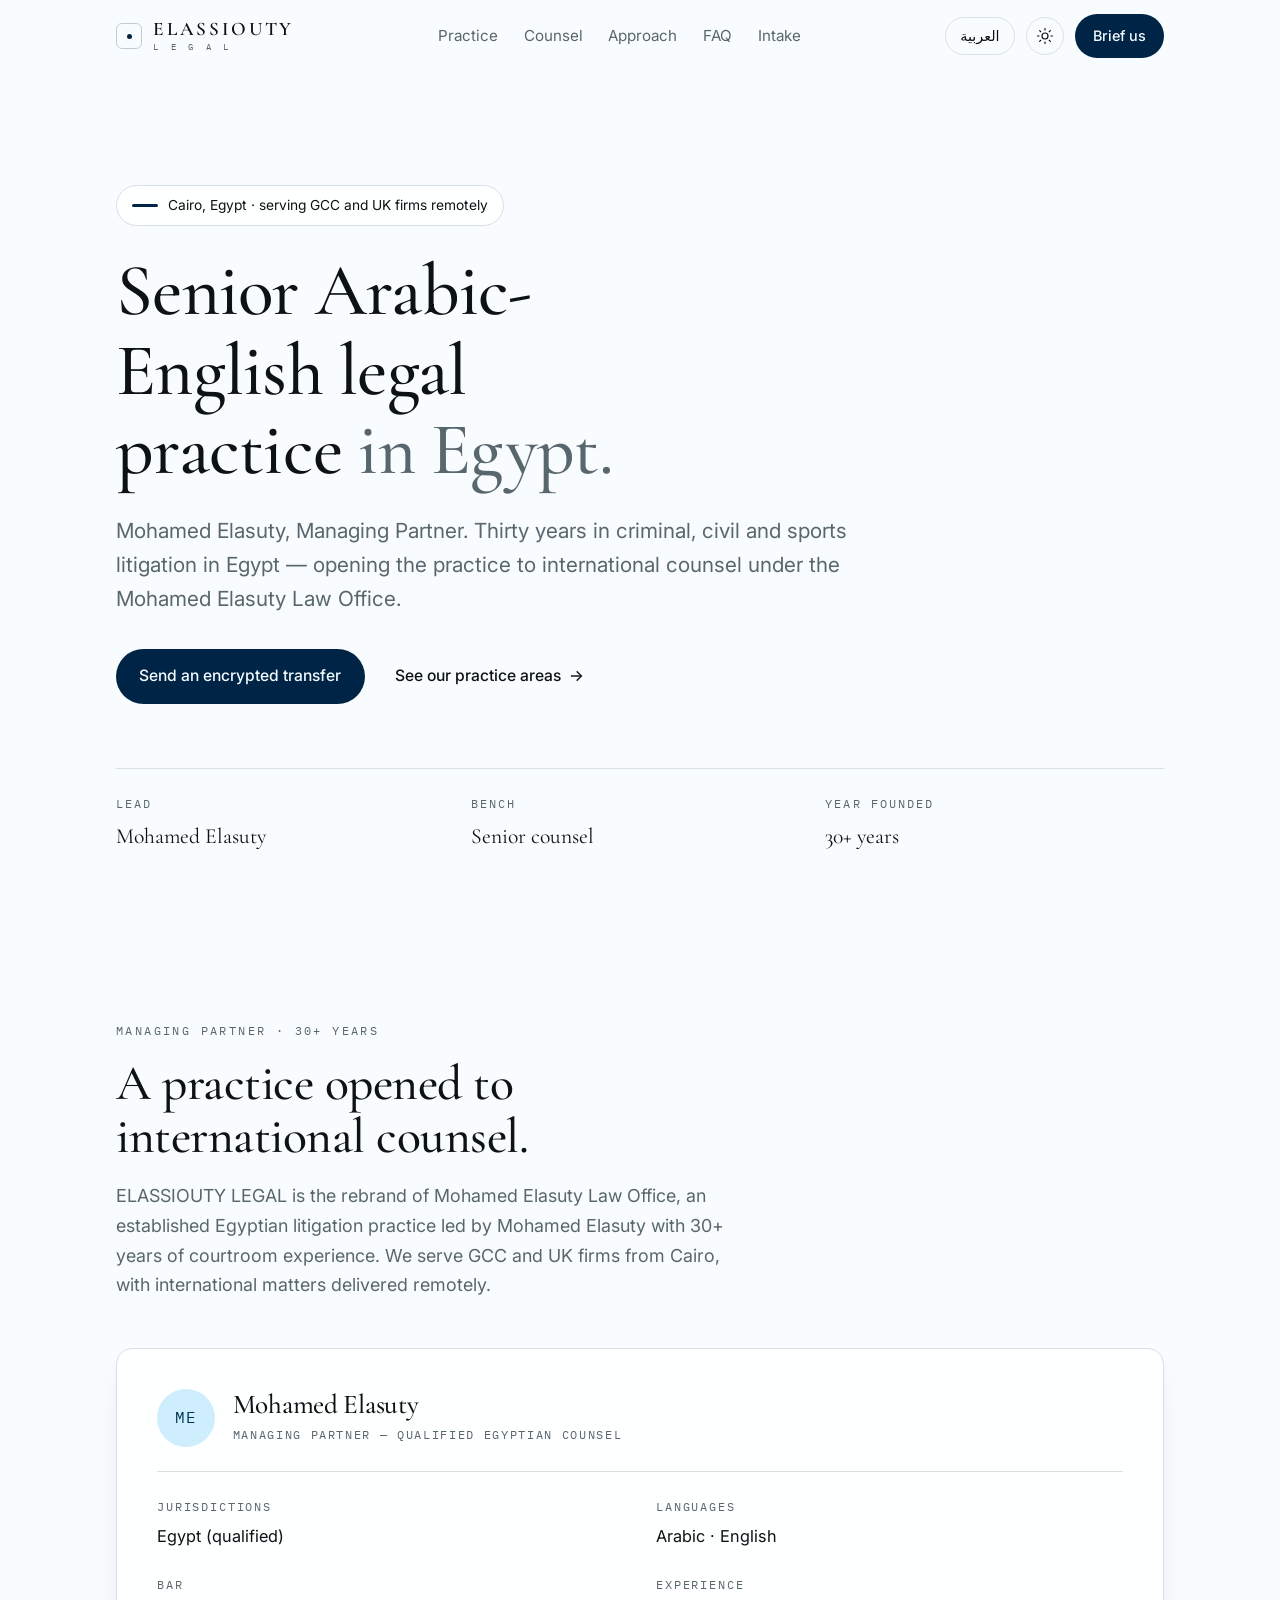
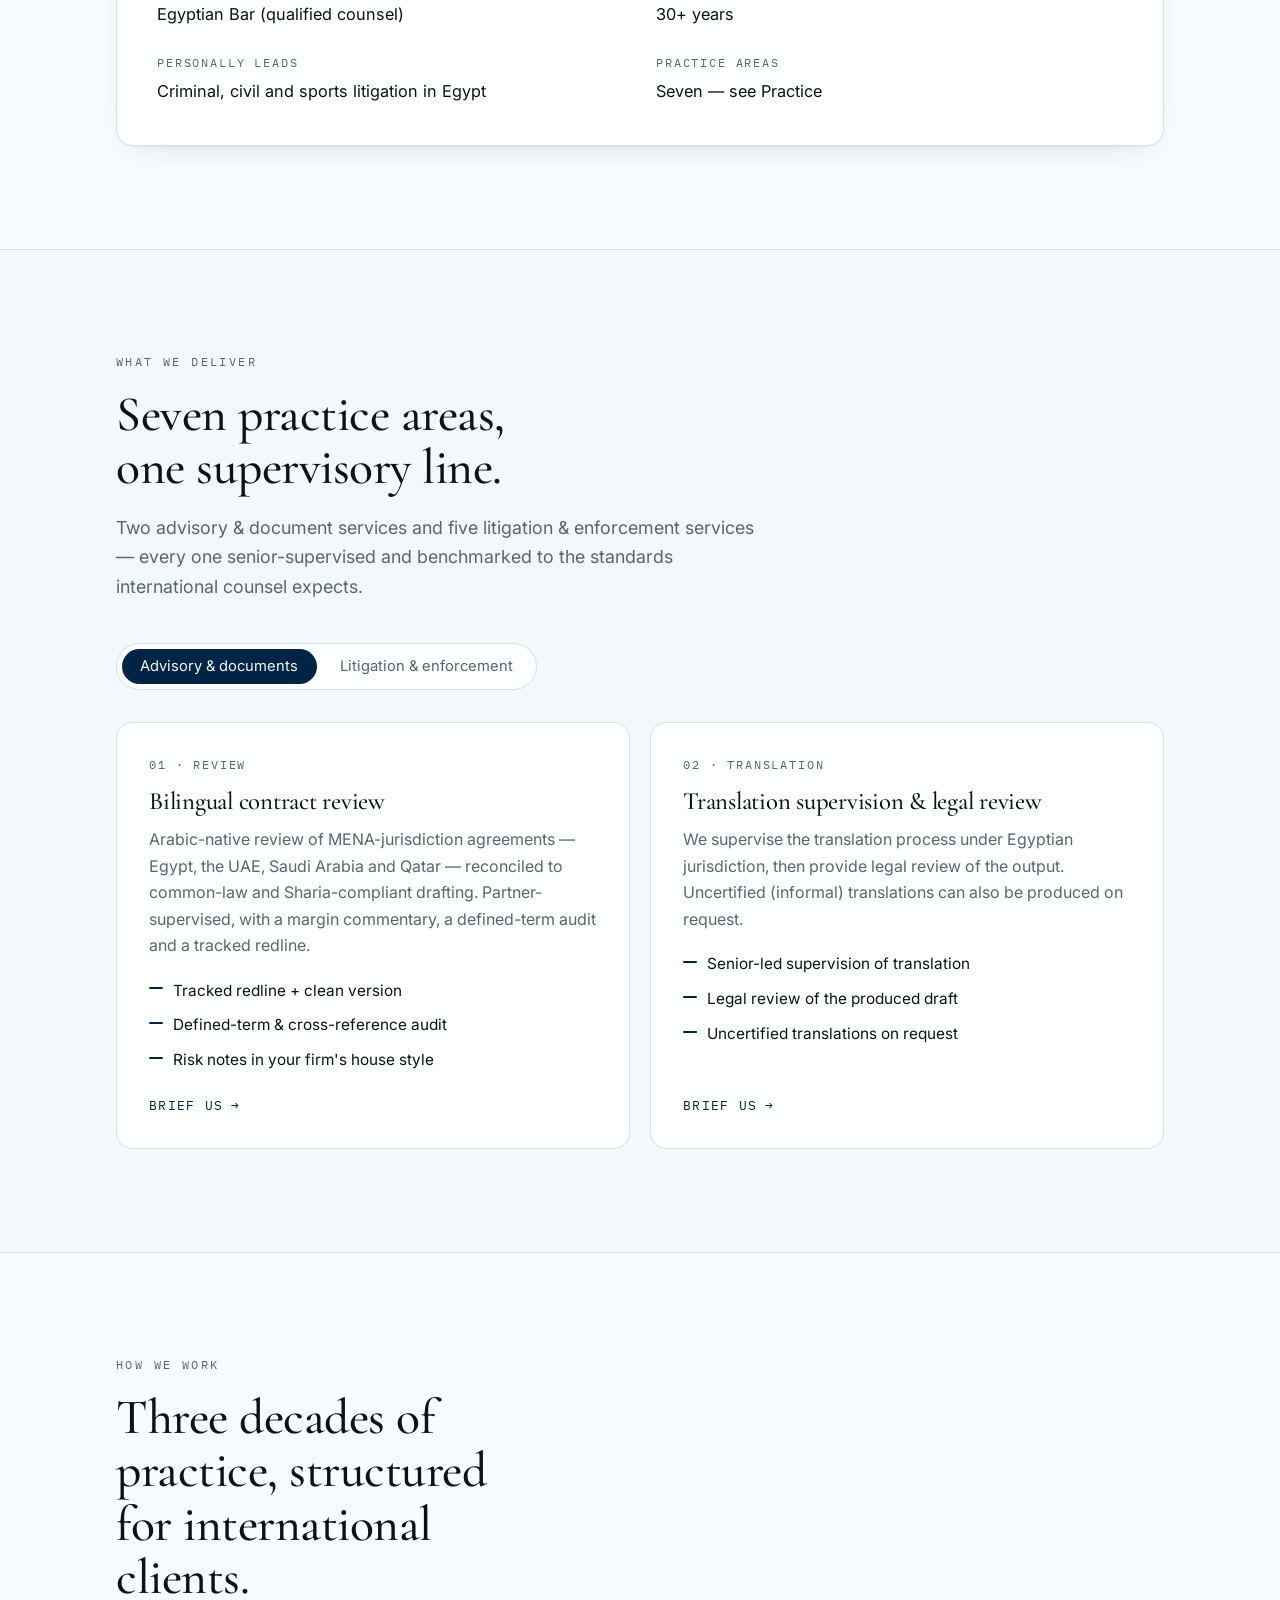
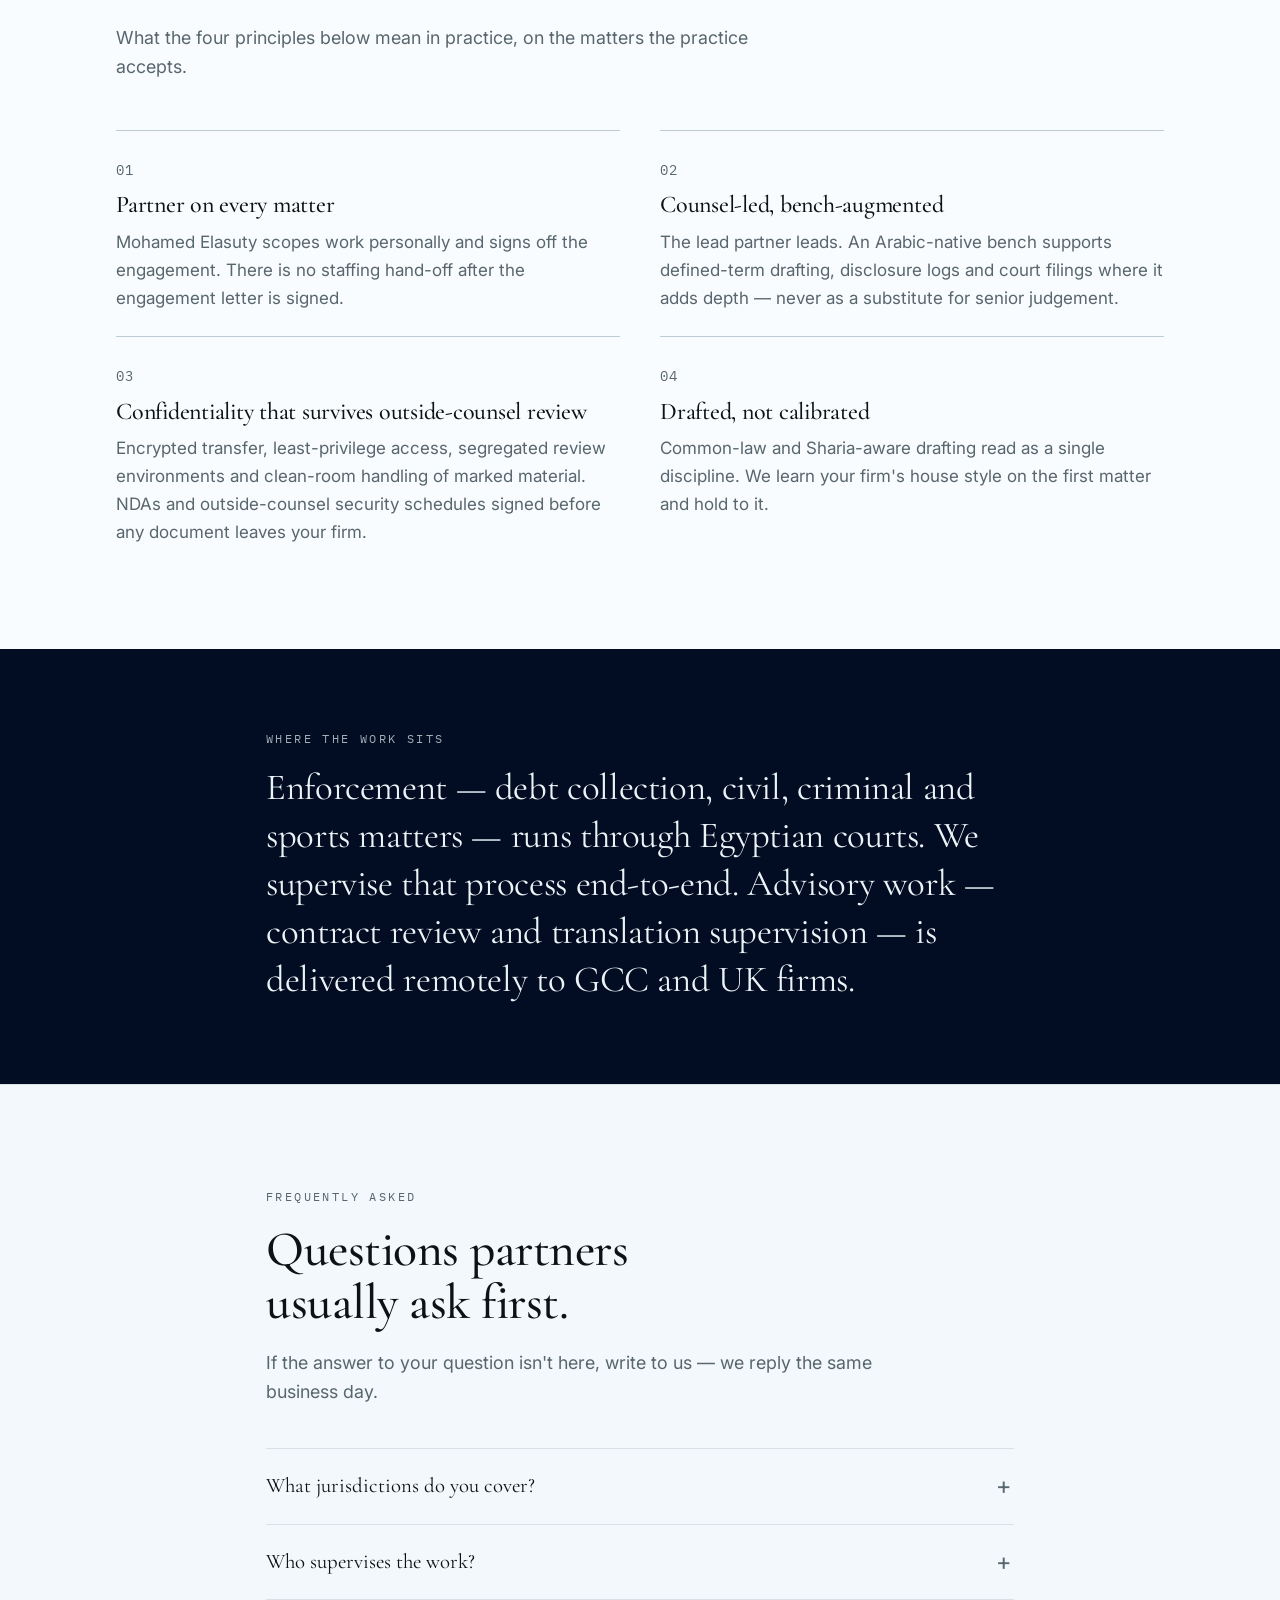
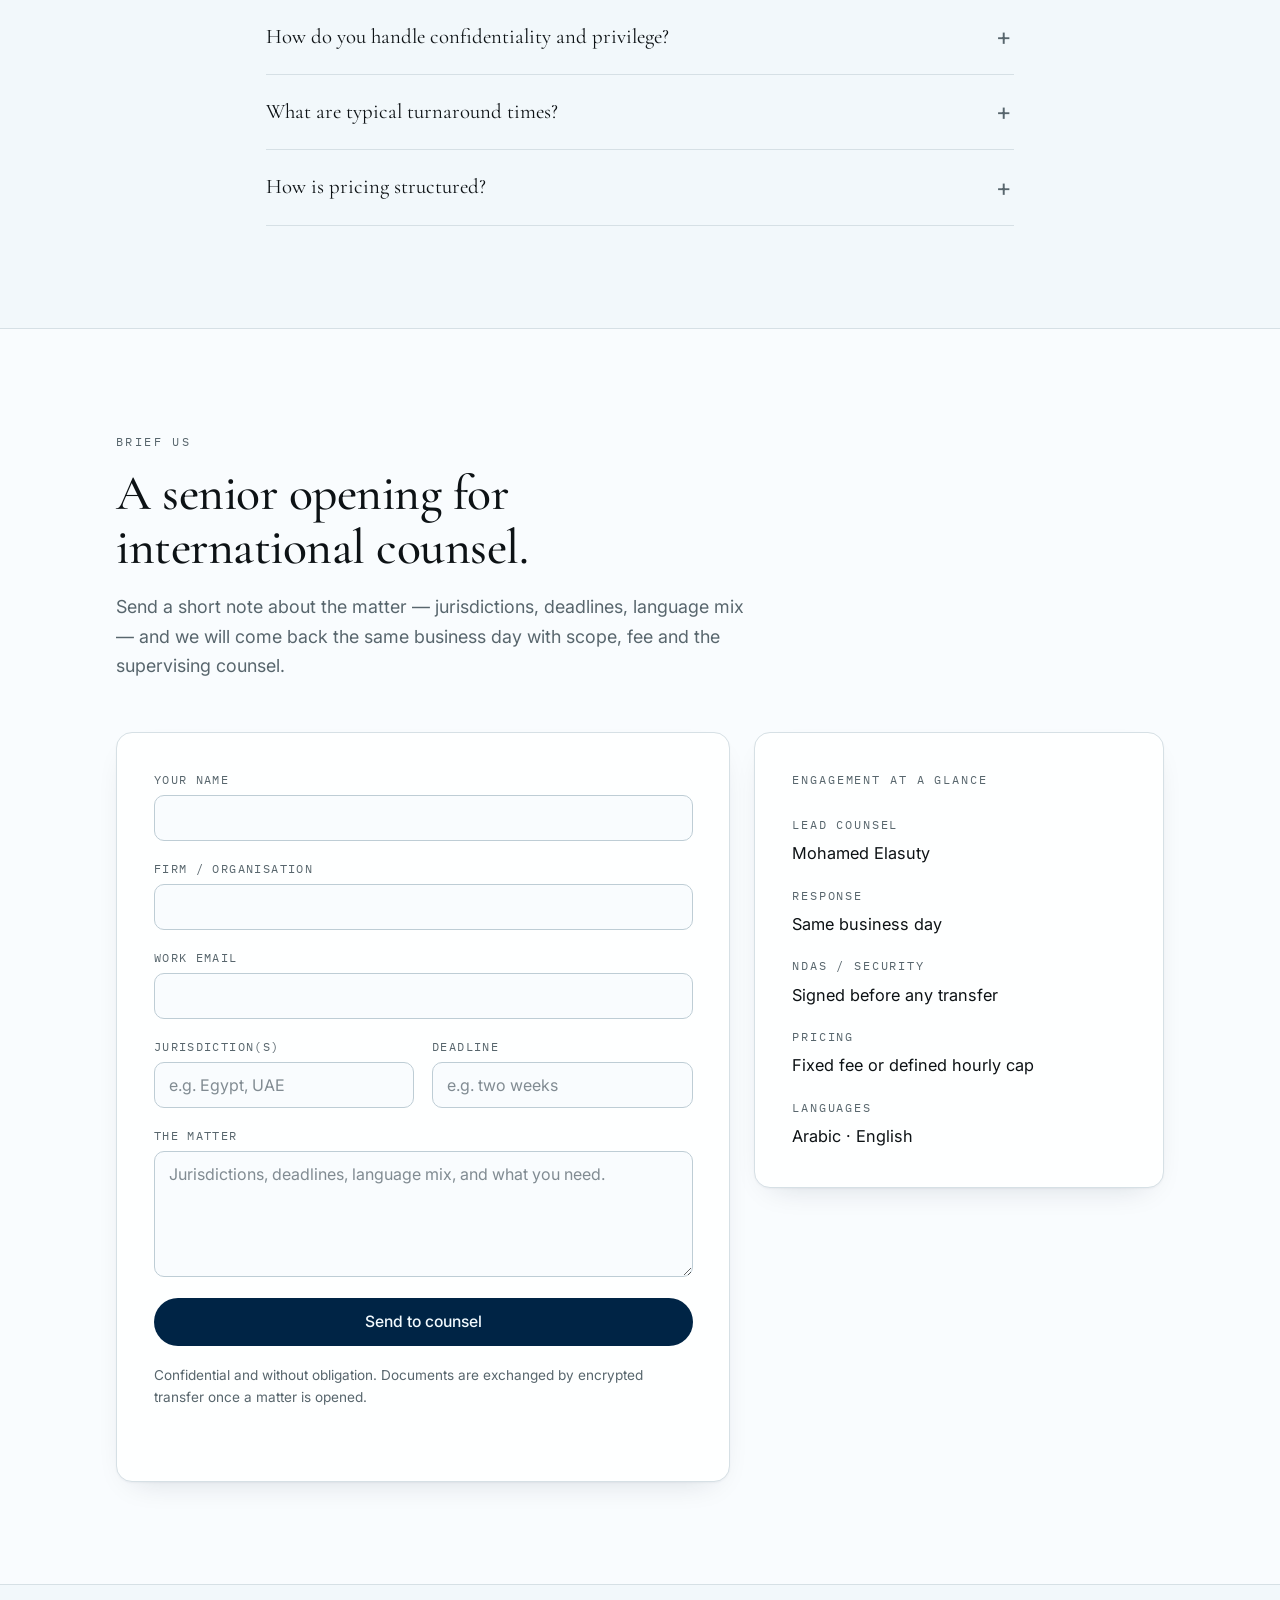
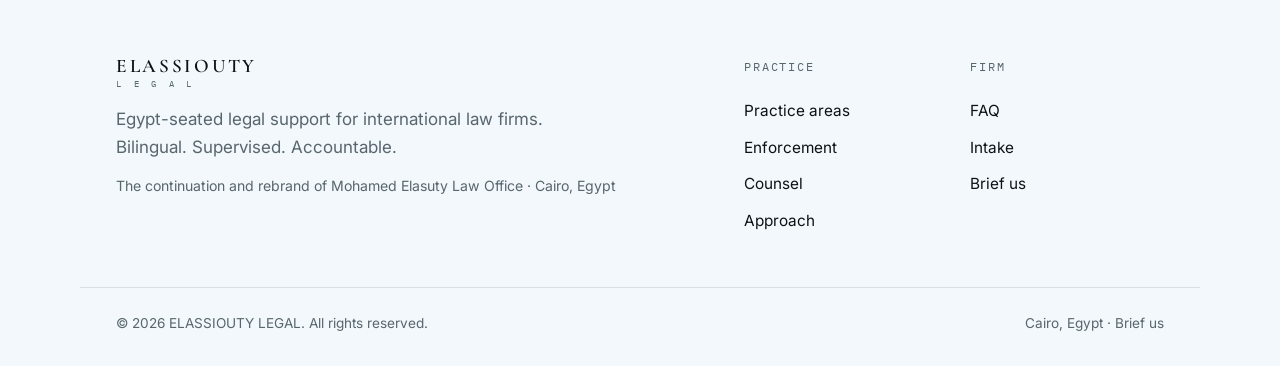
==== index.html @ b8cb4284 "Add files via upload" ====
<!DOCTYPE html>
<html lang="en">
<head>
  <meta charset="UTF-8" />
  <meta name="viewport" content="width=device-width, initial-scale=1.0" />
  <title>ELASSIOUTY LEGAL — Senior Arabic-English legal practice in Egypt</title>
  <meta name="description" content="ELASSIOUTY LEGAL is the Cairo-based, Egypt-seated practice of Mohamed Elasuty — 30+ years of Arabic-English litigation and advisory work for GCC and UK law firms. Bilingual, supervised, accountable." />
  <meta name="theme-color" content="#f9fbfc" />

  <!-- Open Graph -->
  <meta property="og:title" content="ELASSIOUTY LEGAL — Senior Arabic-English legal practice in Egypt" />
  <meta property="og:description" content="Egypt-seated legal support for international law firms. Bilingual. Supervised. Accountable." />
  <meta property="og:type" content="website" />

  <!-- Fonts -->
  <link rel="preconnect" href="https://fonts.googleapis.com" />
  <link rel="preconnect" href="https://fonts.gstatic.com" crossorigin />
  <link href="https://fonts.googleapis.com/css2?family=Cormorant+Garamond:ital,wght@0,400;0,500;0,600;1,400&family=Inter:wght@400;500;600&family=IBM+Plex+Mono:wght@400;500&display=swap" rel="stylesheet" />

  <link rel="icon" href="data:image/svg+xml,%3Csvg xmlns='http://www.w3.org/2000/svg' viewBox='0 0 32 32'%3E%3Crect width='32' height='32' rx='6' fill='%23122a4e'/%3E%3Ctext x='16' y='22' font-family='Georgia,serif' font-size='16' fill='%23eae4d3' text-anchor='middle'%3EE%3C/text%3E%3C/svg%3E" />
  <link rel="alternate" hreflang="ar" href="ar.html" />
  <link rel="alternate" hreflang="en" href="index.html" />
  <link rel="stylesheet" href="styles.css" />

  <!-- Set theme before paint to avoid flash -->
  <script>
    (function () {
      try {
        var t = localStorage.getItem('el-theme');
        var m = window.matchMedia && window.matchMedia('(prefers-color-scheme: dark)').matches;
        document.documentElement.setAttribute('data-theme', t || (m ? 'dark' : 'light'));
      } catch (e) {
        document.documentElement.setAttribute('data-theme', 'light');
      }
    })();
  </script>
</head>
<body>
  <a class="skip-link" href="#main">Skip to content</a>

  <header class="site-header" id="siteHeader">
    <div class="container header-inner">
      <a class="brand" href="#top" aria-label="ELASSIOUTY LEGAL home">
        <span class="brand-mark" aria-hidden="true">
          <span class="brand-dot"></span>
        </span>
        <span class="brand-word">
          <span class="brand-name">ELASSIOUTY</span>
          <span class="brand-sub">L E G A L</span>
        </span>
      </a>

      <nav class="site-nav" aria-label="Primary">
        <a href="#practice">Practice</a>
        <a href="#counsel">Counsel</a>
        <a href="#approach">Approach</a>
        <a href="#faq">FAQ</a>
        <a href="#intake">Intake</a>
      </nav>

      <div class="header-actions">
        <a class="lang-switch" href="ar.html" hreflang="ar" lang="ar" aria-label="اقرأ بالعربية — Read this page in Arabic">العربية</a>
        <button class="theme-toggle" id="themeToggle" type="button" aria-label="Toggle light and dark theme">
          <svg class="icon-sun" width="18" height="18" viewBox="0 0 24 24" fill="none" stroke="currentColor" stroke-width="1.6" stroke-linecap="round"><circle cx="12" cy="12" r="4"/><path d="M12 2v2M12 20v2M4.9 4.9l1.4 1.4M17.7 17.7l1.4 1.4M2 12h2M20 12h2M4.9 19.1l1.4-1.4M17.7 6.3l1.4-1.4"/></svg>
          <svg class="icon-moon" width="18" height="18" viewBox="0 0 24 24" fill="none" stroke="currentColor" stroke-width="1.6" stroke-linecap="round" stroke-linejoin="round"><path d="M21 12.8A9 9 0 1 1 11.2 3a7 7 0 0 0 9.8 9.8z"/></svg>
        </button>
        <a class="btn btn-primary btn-sm header-cta" href="#intake">Brief us</a>
        <button class="menu-toggle" id="menuToggle" type="button" aria-label="Open menu" aria-expanded="false" aria-controls="mobileNav">
          <span></span><span></span><span></span>
        </button>
      </div>
    </div>

    <nav class="mobile-nav" id="mobileNav" aria-label="Mobile">
      <a href="#practice">Practice</a>
      <a href="#counsel">Counsel</a>
      <a href="#approach">Approach</a>
      <a href="#enforcement">Enforcement</a>
      <a href="#faq">FAQ</a>
      <a href="#intake">Intake</a>
      <a class="btn btn-primary" href="#intake">Brief us</a>
    </nav>
  </header>

  <main id="main">
    <span id="top"></span>

    <!-- HERO -->
    <section class="hero">
      <div class="container">
        <p class="badge"><span class="badge-rule" aria-hidden="true"></span>Cairo, Egypt · serving GCC and UK firms remotely</p>
        <h1 class="hero-title">Senior Arabic-English legal practice <span class="muted">in Egypt.</span></h1>
        <p class="hero-lead">Mohamed Elasuty, Managing Partner. Thirty years in criminal, civil and sports litigation in Egypt — opening the practice to international counsel under the Mohamed Elasuty Law Office.</p>
        <div class="hero-actions">
          <a class="btn btn-primary" href="#intake">Send an encrypted transfer</a>
          <a class="btn btn-ghost" href="#practice">See our practice areas <span aria-hidden="true">→</span></a>
        </div>

        <dl class="stat-row">
          <div class="stat">
            <dt>Lead</dt>
            <dd>Mohamed Elasuty</dd>
          </div>
          <div class="stat">
            <dt>Bench</dt>
            <dd>Senior counsel</dd>
          </div>
          <div class="stat">
            <dt>Year founded</dt>
            <dd>30+ years</dd>
          </div>
        </dl>
      </div>
    </section>

    <!-- COUNSEL -->
    <section class="section" id="counsel">
      <div class="container">
        <p class="eyebrow">Managing Partner · 30+ years</p>
        <h2 class="section-title">A practice opened to international counsel.</h2>
        <p class="section-lead">ELASSIOUTY LEGAL is the rebrand of Mohamed Elasuty Law Office, an established Egyptian litigation practice led by Mohamed Elasuty with 30+ years of courtroom experience. We serve GCC and UK firms from Cairo, with international matters delivered remotely.</p>

        <div class="counsel-card">
          <div class="counsel-head">
            <span class="avatar" aria-hidden="true">ME</span>
            <div>
              <h3 class="counsel-name">Mohamed Elasuty</h3>
              <p class="counsel-role">Managing Partner — Qualified Egyptian Counsel</p>
            </div>
          </div>
          <dl class="fact-grid">
            <div><dt>Jurisdictions</dt><dd>Egypt (qualified)</dd></div>
            <div><dt>Languages</dt><dd>Arabic · English</dd></div>
            <div><dt>Bar</dt><dd>Egyptian Bar (qualified counsel)</dd></div>
            <div><dt>Experience</dt><dd>30+ years</dd></div>
            <div><dt>Personally leads</dt><dd>Criminal, civil and sports litigation in Egypt</dd></div>
            <div><dt>Practice areas</dt><dd>Seven — see Practice</dd></div>
          </dl>
        </div>
      </div>
    </section>

    <!-- PRACTICE -->
    <section class="section section-alt" id="practice">
      <div class="container">
        <p class="eyebrow">What we deliver</p>
        <h2 class="section-title">Seven practice areas, one supervisory line.</h2>
        <p class="section-lead">Two advisory &amp; document services and five litigation &amp; enforcement services — every one senior-supervised and benchmarked to the standards international counsel expects.</p>

        <div class="tabs" role="tablist" aria-label="Practice groups">
          <button class="tab is-active" role="tab" aria-selected="true" data-group="advisory">Advisory &amp; documents</button>
          <button class="tab" role="tab" aria-selected="false" data-group="litigation">Litigation &amp; enforcement</button>
        </div>

        <div class="cards">
          <!-- Advisory -->
          <article class="card" data-group="advisory">
            <p class="card-index">01 · Review</p>
            <h3 class="card-title">Bilingual contract review</h3>
            <p class="card-body">Arabic-native review of MENA-jurisdiction agreements — Egypt, the UAE, Saudi Arabia and Qatar — reconciled to common-law and Sharia-compliant drafting. Partner-supervised, with a margin commentary, a defined-term audit and a tracked redline.</p>
            <ul class="card-list">
              <li>Tracked redline + clean version</li>
              <li>Defined-term &amp; cross-reference audit</li>
              <li>Risk notes in your firm's house style</li>
            </ul>
            <a class="card-cta" href="#intake">Brief us <span aria-hidden="true">→</span></a>
          </article>

          <article class="card" data-group="advisory">
            <p class="card-index">02 · Translation</p>
            <h3 class="card-title">Translation supervision &amp; legal review</h3>
            <p class="card-body">We supervise the translation process under Egyptian jurisdiction, then provide legal review of the output. Uncertified (informal) translations can also be produced on request.</p>
            <ul class="card-list">
              <li>Senior-led supervision of translation</li>
              <li>Legal review of the produced draft</li>
              <li>Uncertified translations on request</li>
            </ul>
            <a class="card-cta" href="#intake">Brief us <span aria-hidden="true">→</span></a>
          </article>

          <!-- Litigation -->
          <article class="card" data-group="litigation" hidden>
            <p class="card-index">03 · Enforcement</p>
            <h3 class="card-title">Arbitration enforcement</h3>
            <p class="card-body">Recognition and enforcement of foreign and domestic arbitral awards through the Egyptian courts — under the New York Convention and the Egyptian Arbitration Law. From the exequatur application to execution, and defence where an award is challenged.</p>
            <ul class="card-list">
              <li>Exequatur &amp; enforcement of foreign awards (New York Convention)</li>
              <li>Annulment / set-aside proceedings</li>
              <li>Execution against Egypt-seated assets</li>
            </ul>
            <a class="card-cta" href="#intake">Brief us <span aria-hidden="true">→</span></a>
          </article>

          <article class="card" data-group="litigation" hidden>
            <p class="card-index">04 · Enforcement</p>
            <h3 class="card-title">Debt collection</h3>
            <p class="card-body">Enforcement through Egyptian courts for local and foreign creditors — money judgments, contract debts and negotiable instruments. Senior-led from filing through execution.</p>
            <ul class="card-list">
              <li>Filing through to final execution</li>
              <li>Coordination with foreign instructing counsel</li>
              <li>Status updates on a counsel-defined cadence</li>
            </ul>
            <a class="card-cta" href="#intake">Brief us <span aria-hidden="true">→</span></a>
          </article>

          <article class="card" data-group="litigation" hidden>
            <p class="card-index">05 · Litigation</p>
            <h3 class="card-title">Criminal litigation</h3>
            <p class="card-body">Defence, prosecution support and appeals across Egyptian criminal courts. Bribery, financial crime, white-collar defence and regulatory investigation.</p>
            <ul class="card-list">
              <li>Pre-charge strategic advice</li>
              <li>Court-room representation</li>
              <li>Appeals and post-judgement remedies</li>
            </ul>
            <a class="card-cta" href="#intake">Brief us <span aria-hidden="true">→</span></a>
          </article>

          <article class="card" data-group="litigation" hidden>
            <p class="card-index">06 · Litigation</p>
            <h3 class="card-title">Civil litigation</h3>
            <p class="card-body">Commercial and contractual disputes before Egyptian civil and economic courts. Injunctions, expert proceedings and enforcement of foreign judgments where applicable.</p>
            <ul class="card-list">
              <li>Pleadings and motion practice</li>
              <li>Injunctive relief where available</li>
              <li>Recognition &amp; enforcement of foreign judgments and arbitration awards (New York Convention)</li>
            </ul>
            <a class="card-cta" href="#intake">Brief us <span aria-hidden="true">→</span></a>
          </article>

          <article class="card" data-group="litigation" hidden>
            <p class="card-index">07 · Litigation</p>
            <h3 class="card-title">Sports litigation</h3>
            <p class="card-body">Football, athletic-club and federation disputes — contracts, transfers, disciplinary proceedings and CAS arbitration from the Egypt seat.</p>
            <ul class="card-list">
              <li>Player &amp; club contract disputes</li>
              <li>Federation disciplinary proceedings</li>
              <li>CAS arbitration from the Egypt seat</li>
            </ul>
            <a class="card-cta" href="#intake">Brief us <span aria-hidden="true">→</span></a>
          </article>
        </div>
      </div>
    </section>

    <!-- APPROACH -->
    <section class="section" id="approach">
      <div class="container">
        <p class="eyebrow">How we work</p>
        <h2 class="section-title">Three decades of practice, structured for international clients.</h2>
        <p class="section-lead">What the four principles below mean in practice, on the matters the practice accepts.</p>

        <div class="principles">
          <div class="principle">
            <span class="principle-num">01</span>
            <h3>Partner on every matter</h3>
            <p>Mohamed Elasuty scopes work personally and signs off the engagement. There is no staffing hand-off after the engagement letter is signed.</p>
          </div>
          <div class="principle">
            <span class="principle-num">02</span>
            <h3>Counsel-led, bench-augmented</h3>
            <p>The lead partner leads. An Arabic-native bench supports defined-term drafting, disclosure logs and court filings where it adds depth — never as a substitute for senior judgement.</p>
          </div>
          <div class="principle">
            <span class="principle-num">03</span>
            <h3>Confidentiality that survives outside-counsel review</h3>
            <p>Encrypted transfer, least-privilege access, segregated review environments and clean-room handling of marked material. NDAs and outside-counsel security schedules signed before any document leaves your firm.</p>
          </div>
          <div class="principle">
            <span class="principle-num">04</span>
            <h3>Drafted, not calibrated</h3>
            <p>Common-law and Sharia-aware drafting read as a single discipline. We learn your firm's house style on the first matter and hold to it.</p>
          </div>
        </div>
      </div>
    </section>

    <!-- ENFORCEMENT NOTE -->
    <section class="section section-dark" id="enforcement">
      <div class="container narrow">
        <p class="eyebrow eyebrow-light">Where the work sits</p>
        <p class="enforcement-note">Enforcement — debt collection, civil, criminal and sports matters — runs through Egyptian courts. We supervise that process end-to-end. Advisory work — contract review and translation supervision — is delivered remotely to GCC and UK firms.</p>
      </div>
    </section>

    <!-- FAQ -->
    <section class="section section-alt" id="faq">
      <div class="container narrow">
        <p class="eyebrow">Frequently asked</p>
        <h2 class="section-title">Questions partners usually ask first.</h2>
        <p class="section-lead">If the answer to your question isn't here, write to us — we reply the same business day.</p>

        <div class="faq">
          <details class="faq-item">
            <summary>What jurisdictions do you cover?</summary>
            <div class="faq-answer"><p>We are qualified in Egypt and act only under Egyptian law. Court-based work — debt collection, civil, criminal and sports matters — is conducted before the Egyptian courts. Advisory work is delivered remotely to instructing firms in the GCC and the United Kingdom. We act as your Cairo correspondent; we are not qualified in, and do not advise on, English or GCC law.</p></div>
          </details>
          <details class="faq-item">
            <summary>Who supervises the work?</summary>
            <div class="faq-answer"><p>Mohamed Elasuty, Managing Partner, scopes and signs off every matter personally. An Arabic-native bench supports drafting, disclosure logs and filings, but senior counsel leads throughout — there is no hand-off to junior staff on substantive work.</p></div>
          </details>
          <details class="faq-item">
            <summary>How do you handle confidentiality and privilege?</summary>
            <div class="faq-answer"><p>Documents move by encrypted transfer into a segregated, least-privilege review environment. NDAs and outside-counsel security schedules are signed before any material leaves your firm, and marked material is handled clean-room. We work to the confidentiality standards your own clients expect.</p></div>
          </details>
          <details class="faq-item">
            <summary>What are typical turnaround times?</summary>
            <div class="faq-answer"><p>We acknowledge every new matter the same business day with scope, fee and the supervising counsel. Substantive turnaround depends on the matter — a contract review runs to a different clock than contested litigation — and we commit to a defined timeline in the engagement letter.</p></div>
          </details>
          <details class="faq-item">
            <summary>How is pricing structured?</summary>
            <div class="faq-answer"><p>Either a fixed fee for defined-scope work or a defined hourly cap, agreed before we begin. You will not receive an open-ended bill; the fee basis is set in writing at the outset.</p></div>
          </details>
        </div>
      </div>
    </section>

    <!-- INTAKE -->
    <section class="section" id="intake">
      <div class="container">
        <p class="eyebrow">Brief us</p>
        <h2 class="section-title">A senior opening for international counsel.</h2>
        <p class="section-lead">Send a short note about the matter — jurisdictions, deadlines, language mix — and we will come back the same business day with scope, fee and the supervising counsel.</p>
        <div class="intake-grid">
          <form class="intake-form" id="intakeForm" novalidate>
            <div class="field">
              <label for="f-name">Your name</label>
              <input id="f-name" name="name" type="text" autocomplete="name" required />
            </div>
            <div class="field">
              <label for="f-firm">Firm / organisation</label>
              <input id="f-firm" name="firm" type="text" autocomplete="organization" />
            </div>
            <div class="field">
              <label for="f-email">Work email</label>
              <input id="f-email" name="email" type="email" autocomplete="email" required />
            </div>
            <div class="field-row">
              <div class="field">
                <label for="f-juris">Jurisdiction(s)</label>
                <input id="f-juris" name="jurisdictions" type="text" placeholder="e.g. Egypt, UAE" />
              </div>
              <div class="field">
                <label for="f-deadline">Deadline</label>
                <input id="f-deadline" name="deadline" type="text" placeholder="e.g. two weeks" />
              </div>
            </div>
            <div class="field">
              <label for="f-message">The matter</label>
              <textarea id="f-message" name="message" rows="5" required placeholder="Jurisdictions, deadlines, language mix, and what you need."></textarea>
            </div>
            <input type="text" name="_honey" class="honey" tabindex="-1" autocomplete="off" aria-hidden="true" />
            <button class="btn btn-primary" type="submit" id="intakeSubmit">Send to counsel</button>
            <p class="form-note">Confidential and without obligation. Documents are exchanged by encrypted transfer once a matter is opened.</p>
            <p class="form-status" id="formStatus" role="status" aria-live="polite"></p>
          </form>

          <aside class="engagement">
            <p class="engagement-title">Engagement at a glance</p>
            <dl class="fact-grid fact-grid-stack">
              <div><dt>Lead counsel</dt><dd>Mohamed Elasuty</dd></div>
              <div><dt>Response</dt><dd>Same business day</dd></div>
              <div><dt>NDAs / security</dt><dd>Signed before any transfer</dd></div>
              <div><dt>Pricing</dt><dd>Fixed fee or defined hourly cap</dd></div>
              <div><dt>Languages</dt><dd>Arabic · English</dd></div>
            </dl>
          </aside>
        </div>
      </div>
    </section>
  </main>

  <footer class="site-footer">
    <div class="container footer-inner">
      <div class="footer-brand">
        <span class="brand-word">
          <span class="brand-name">ELASSIOUTY</span>
          <span class="brand-sub">L E G A L</span>
        </span>
        <p class="footer-tag">Egypt-seated legal support for international law firms. Bilingual. Supervised. Accountable.</p>
        <p class="footer-meta">The continuation and rebrand of Mohamed Elasuty Law Office · Cairo, Egypt</p>
      </div>
      <nav class="footer-nav" aria-label="Footer">
        <div>
          <p class="footer-head">Practice</p>
          <a href="#practice">Practice areas</a>
          <a href="#enforcement">Enforcement</a>
          <a href="#counsel">Counsel</a>
          <a href="#approach">Approach</a>
        </div>
        <div>
          <p class="footer-head">Firm</p>
          <a href="#faq">FAQ</a>
          <a href="#intake">Intake</a>
          <a href="#intake">Brief us</a>
        </div>
      </nav>
    </div>
    <div class="container footer-bottom">
      <p>© <span id="year">2026</span> ELASSIOUTY LEGAL. All rights reserved.</p>
      <p>Cairo, Egypt · <a href="#intake">Brief us</a></p>
    </div>
  </footer>

  <script src="script.js"></script>
</body>
</html>
---- styles.css ----
/* ============================================================
   ELASSIOUTY LEGAL — stylesheet
   Palette built on OKLCH, hue 230 (cool navy). Light + dark.
   Fonts: Cormorant Garamond (display), Inter (body), IBM Plex Mono (labels)
   ============================================================ */

:root {
  --font-serif: "Cormorant Garamond", Georgia, "Times New Roman", serif;
  --font-sans: "Inter", ui-sans-serif, system-ui, sans-serif;
  --font-mono: "IBM Plex Mono", ui-monospace, "SFMono-Regular", monospace;

  --maxw: 1120px;
  --radius: 16px;
  --radius-sm: 10px;
  --pad: clamp(1.25rem, 4vw, 2.25rem);
  --shadow: 0 1px 2px rgba(12, 26, 51, 0.04), 0 12px 32px -18px rgba(12, 26, 51, 0.20);
  --ease: cubic-bezier(0.22, 1, 0.36, 1);
}

/* ---- Light theme (default) ---- */
:root, [data-theme="light"] {
  --bg: oklch(0.99 0.004 230);
  --surface: oklch(1 0.002 230);
  --surface-2: oklch(0.975 0.008 230);
  --text: oklch(0.18 0.01 230);
  --muted: oklch(0.5 0.02 230);
  --primary: oklch(0.24 0.1 230);
  --primary-strong: oklch(0.16 0.09 230);
  --on-primary: oklch(0.98 0.01 230);
  --accent-soft: oklch(0.93 0.04 230);
  --accent-ink: oklch(0.30 0.09 230);
  --border: oklch(0.90 0.012 230);
  --border-strong: oklch(0.84 0.02 230);
  --dark-bg: oklch(0.16 0.05 260);
  --dark-text: oklch(0.96 0.01 230);
}

/* ---- Dark theme ---- */
[data-theme="dark"] {
  --bg: oklch(0.17 0.03 258);
  --surface: oklch(0.21 0.035 258);
  --surface-2: oklch(0.19 0.03 258);
  --text: oklch(0.95 0.012 230);
  --muted: oklch(0.72 0.03 230);
  --primary: oklch(0.62 0.12 250);
  --primary-strong: oklch(0.70 0.12 250);
  --on-primary: oklch(0.15 0.03 258);
  --accent-soft: oklch(0.32 0.06 250);
  --accent-ink: oklch(0.90 0.04 230);
  --border: oklch(0.30 0.025 258);
  --border-strong: oklch(0.40 0.03 258);
  --dark-bg: oklch(0.13 0.03 260);
  --dark-text: oklch(0.96 0.01 230);
  --shadow: 0 1px 2px rgba(0,0,0,0.3), 0 16px 40px -20px rgba(0,0,0,0.6);
}

/* ---- Reset / base ---- */
* { box-sizing: border-box; }
html { scroll-behavior: smooth; scroll-padding-top: 84px; -webkit-text-size-adjust: 100%; }
body {
  margin: 0;
  background: var(--bg);
  color: var(--text);
  font-family: var(--font-sans);
  font-size: 17px;
  line-height: 1.65;
  -webkit-font-smoothing: antialiased;
  text-rendering: optimizeLegibility;
  transition: background 0.4s var(--ease), color 0.4s var(--ease);
}
h1, h2, h3 { font-family: var(--font-serif); font-weight: 500; line-height: 1.08; letter-spacing: -0.01em; margin: 0; }
p { margin: 0; }
a { color: inherit; text-decoration: none; }
img { max-width: 100%; display: block; }
::selection { background: var(--accent-soft); color: var(--accent-ink); }

.container { width: 100%; max-width: var(--maxw); margin-inline: auto; padding-inline: var(--pad); }
.container.narrow { max-width: 820px; }

.skip-link {
  position: absolute; left: 0; top: -60px; z-index: 200;
  background: var(--primary); color: var(--on-primary); padding: 0.6rem 1rem; border-radius: 0 0 8px 0;
  transition: top 0.2s var(--ease);
}
.skip-link:focus { top: 0; }

:focus-visible { outline: 2px solid var(--primary); outline-offset: 3px; border-radius: 4px; }

/* ---- Buttons ---- */
.btn {
  display: inline-flex; align-items: center; gap: 0.5rem;
  font-family: var(--font-sans); font-size: 0.98rem; font-weight: 500;
  padding: 0.85rem 1.4rem; border-radius: 999px; border: 1px solid transparent;
  cursor: pointer; transition: transform 0.2s var(--ease), background 0.2s var(--ease), border-color 0.2s var(--ease), color 0.2s var(--ease);
  white-space: nowrap;
}
.btn-sm { padding: 0.55rem 1.05rem; font-size: 0.9rem; }
.btn-primary { background: var(--primary); color: var(--on-primary); }
.btn-primary:hover { background: var(--primary-strong); transform: translateY(-1px); }
.btn-ghost { color: var(--text); border-color: transparent; padding-inline: 0.4rem; }
.btn-ghost:hover { color: var(--primary); }

/* ---- Header ---- */
.site-header {
  position: sticky; top: 0; z-index: 100;
  backdrop-filter: saturate(1.4) blur(12px);
  background: color-mix(in oklab, var(--bg) 82%, transparent);
  border-bottom: 1px solid transparent;
  transition: border-color 0.3s var(--ease), background 0.3s var(--ease);
}
.site-header.is-scrolled { border-bottom-color: var(--border); }
.header-inner { display: flex; align-items: center; justify-content: space-between; height: 72px; gap: 1rem; }

.brand { display: inline-flex; align-items: center; gap: 0.7rem; }
.brand-mark { position: relative; width: 26px; height: 26px; border: 1px solid var(--border-strong); border-radius: 6px; display: grid; place-items: center; }
.brand-dot { width: 5px; height: 5px; border-radius: 50%; background: var(--primary); }
.brand-word { display: flex; flex-direction: column; line-height: 1; }
.brand-name { font-family: var(--font-serif); font-weight: 600; font-size: 1.2rem; letter-spacing: 0.14em; }
.brand-sub { font-family: var(--font-mono); font-size: 0.56rem; letter-spacing: 0.42em; color: var(--muted); margin-top: 3px; }

.site-nav { display: flex; gap: 1.6rem; }
.site-nav a { font-size: 0.95rem; color: var(--muted); transition: color 0.2s var(--ease); }
.site-nav a:hover { color: var(--text); }

.header-actions { display: flex; align-items: center; gap: 0.7rem; }
.theme-toggle {
  display: grid; place-items: center; width: 38px; height: 38px; border-radius: 999px;
  background: transparent; border: 1px solid var(--border); color: var(--text); cursor: pointer;
  transition: border-color 0.2s var(--ease), background 0.2s var(--ease);
}
.theme-toggle:hover { border-color: var(--border-strong); background: var(--surface-2); }
.theme-toggle .icon-moon { display: none; }
[data-theme="dark"] .theme-toggle .icon-sun { display: none; }
[data-theme="dark"] .theme-toggle .icon-moon { display: block; }

.menu-toggle { display: none; flex-direction: column; gap: 4px; width: 40px; height: 38px; align-items: center; justify-content: center; background: transparent; border: 1px solid var(--border); border-radius: 10px; cursor: pointer; }
.menu-toggle span { width: 18px; height: 1.6px; background: var(--text); transition: transform 0.25s var(--ease), opacity 0.25s var(--ease); }
.menu-toggle[aria-expanded="true"] span:nth-child(1) { transform: translateY(5.6px) rotate(45deg); }
.menu-toggle[aria-expanded="true"] span:nth-child(2) { opacity: 0; }
.menu-toggle[aria-expanded="true"] span:nth-child(3) { transform: translateY(-5.6px) rotate(-45deg); }

.mobile-nav { display: none; flex-direction: column; gap: 0.25rem; padding: 0.5rem var(--pad) 1.25rem; border-bottom: 1px solid var(--border); background: var(--bg); }
.mobile-nav a { padding: 0.7rem 0.2rem; color: var(--text); border-bottom: 1px solid var(--border); }
.mobile-nav a.btn { border: none; justify-content: center; margin-top: 0.6rem; color: var(--on-primary); }
.mobile-nav.open { display: flex; }

/* ---- Hero ---- */
.hero { padding: clamp(3.5rem, 9vw, 7rem) 0 clamp(2.5rem, 5vw, 4rem); }
.badge {
  display: inline-flex; align-items: center; gap: 0.6rem;
  font-size: 0.86rem; color: var(--text); background: var(--surface);
  border: 1px solid var(--border); border-radius: 999px; padding: 0.5rem 0.95rem; margin: 0 0 1.6rem;
}
.badge-rule { width: 26px; height: 3px; border-radius: 3px; background: var(--primary); }
.hero-title { font-size: clamp(2.7rem, 6.6vw, 4.6rem); max-width: 15ch; }
.hero-title .muted { color: var(--muted); }
.hero-lead { margin-top: 1.5rem; max-width: 60ch; font-size: clamp(1.05rem, 2.4vw, 1.3rem); color: var(--muted); }
.hero-actions { display: flex; flex-wrap: wrap; align-items: center; gap: 0.75rem 1.4rem; margin-top: 2rem; }

.stat-row { display: grid; grid-template-columns: repeat(3, 1fr); gap: 1rem; margin: clamp(2.5rem, 6vw, 4rem) 0 0; padding-top: 1.6rem; border-top: 1px solid var(--border); }
.stat dt { font-family: var(--font-mono); font-size: 0.72rem; letter-spacing: 0.18em; text-transform: uppercase; color: var(--muted); margin-bottom: 0.35rem; }
.stat dd { margin: 0; font-family: var(--font-serif); font-size: clamp(1.1rem, 2.4vw, 1.35rem); }

/* ---- Sections ---- */
.section { padding: clamp(3.5rem, 8vw, 6.5rem) 0; }
.section-alt { background: var(--surface-2); border-block: 1px solid var(--border); }
.eyebrow { font-family: var(--font-mono); font-size: 0.75rem; letter-spacing: 0.2em; text-transform: uppercase; color: var(--muted); margin: 0 0 1rem; }
.eyebrow-light { color: color-mix(in oklab, var(--dark-text) 70%, transparent); }
.section-title { font-size: clamp(2rem, 4.6vw, 3.1rem); max-width: 18ch; }
.section-lead { margin-top: 1.1rem; max-width: 58ch; font-size: 1.12rem; color: var(--muted); }

/* ---- Counsel ---- */
.counsel-card { margin-top: clamp(2rem, 5vw, 3rem); background: var(--surface); border: 1px solid var(--border); border-radius: var(--radius); padding: clamp(1.5rem, 4vw, 2.5rem); box-shadow: var(--shadow); }
.counsel-head { display: flex; align-items: center; gap: 1.1rem; padding-bottom: 1.5rem; border-bottom: 1px solid var(--border); }
.avatar { display: grid; place-items: center; width: 58px; height: 58px; border-radius: 50%; background: var(--accent-soft); color: var(--accent-ink); font-family: var(--font-mono); font-size: 1rem; letter-spacing: 0.06em; flex: none; }
.counsel-name { font-size: 1.7rem; }
.counsel-role { font-family: var(--font-mono); font-size: 0.74rem; letter-spacing: 0.14em; text-transform: uppercase; color: var(--muted); margin-top: 0.35rem; }

.fact-grid { display: grid; grid-template-columns: repeat(2, 1fr); gap: 1.6rem 2rem; margin: 1.6rem 0 0; }
.fact-grid-5 { grid-template-columns: repeat(auto-fit, minmax(150px, 1fr)); }
.fact-grid dt { font-family: var(--font-mono); font-size: 0.72rem; letter-spacing: 0.16em; text-transform: uppercase; color: var(--muted); margin-bottom: 0.4rem; }
.fact-grid dd { margin: 0; font-size: 1.02rem; }

/* ---- Practice ---- */
.tabs { display: inline-flex; gap: 0.3rem; margin: clamp(1.8rem, 4vw, 2.6rem) 0 2rem; padding: 0.3rem; background: var(--surface); border: 1px solid var(--border); border-radius: 999px; }
.tab { font-family: var(--font-sans); font-size: 0.92rem; color: var(--muted); background: transparent; border: none; padding: 0.55rem 1.15rem; border-radius: 999px; cursor: pointer; transition: color 0.2s var(--ease), background 0.2s var(--ease); }
.tab.is-active { background: var(--primary); color: var(--on-primary); }

.cards { display: grid; grid-template-columns: repeat(2, 1fr); gap: 1.25rem; }
.card { background: var(--surface); border: 1px solid var(--border); border-radius: var(--radius); padding: clamp(1.4rem, 3vw, 2rem); display: flex; flex-direction: column; transition: transform 0.25s var(--ease), border-color 0.25s var(--ease), box-shadow 0.25s var(--ease); }
.card:hover { transform: translateY(-3px); border-color: var(--border-strong); box-shadow: var(--shadow); }
.card[hidden] { display: none; }
.card-index { font-family: var(--font-mono); font-size: 0.72rem; letter-spacing: 0.16em; text-transform: uppercase; color: var(--muted); margin: 0 0 0.9rem; }
.card-title { font-size: 1.55rem; margin-bottom: 0.7rem; }
.card-body { color: var(--muted); font-size: 1rem; }
.card-list { list-style: none; margin: 1.2rem 0 0; padding: 0; display: grid; gap: 0.6rem; }
.card-list li { position: relative; padding-left: 1.5rem; font-size: 0.96rem; }
.card-list li::before { content: ""; position: absolute; left: 0; top: 0.62em; width: 14px; height: 2px; background: var(--primary); border-radius: 2px; }
.card-cta { margin-top: auto; padding-top: 1.4rem; font-family: var(--font-mono); font-size: 0.8rem; letter-spacing: 0.1em; text-transform: uppercase; color: var(--primary); display: inline-flex; gap: 0.5rem; align-items: center; }
.card-cta:hover { gap: 0.8rem; }

/* ---- Approach ---- */
.principles { display: grid; grid-template-columns: repeat(2, 1fr); gap: 1.5rem 2.5rem; margin-top: clamp(2rem, 5vw, 3rem); }
.principle { padding-top: 1.5rem; border-top: 1px solid var(--border-strong); }
.principle-num { font-family: var(--font-mono); font-size: 0.85rem; color: var(--muted); letter-spacing: 0.1em; }
.principle h3 { font-size: 1.5rem; margin: 0.6rem 0 0.6rem; }
.principle p { color: var(--muted); }

/* ---- Enforcement (dark strip) ---- */
.section-dark { background: var(--dark-bg); color: var(--dark-text); padding: clamp(3rem, 7vw, 5rem) 0; }
.enforcement-note { font-family: var(--font-serif); font-size: clamp(1.5rem, 3.6vw, 2.3rem); line-height: 1.3; letter-spacing: -0.01em; }

/* ---- FAQ ---- */
.faq { margin-top: clamp(1.8rem, 4vw, 2.6rem); border-top: 1px solid var(--border); }
.faq-item { border-bottom: 1px solid var(--border); }
.faq-item summary { list-style: none; cursor: pointer; padding: 1.25rem 2.5rem 1.25rem 0; position: relative; font-family: var(--font-serif); font-size: 1.3rem; }
.faq-item summary::-webkit-details-marker { display: none; }
.faq-item summary::after { content: "+"; position: absolute; right: 0.2rem; top: 50%; transform: translateY(-50%); font-family: var(--font-sans); font-size: 1.5rem; color: var(--muted); transition: transform 0.25s var(--ease); }
.faq-item[open] summary::after { content: "–"; }
.faq-answer { padding: 0 2.5rem 1.4rem 0; }
.faq-answer p { color: var(--muted); max-width: 62ch; }

/* ---- Intake ---- */
.intake-grid { display: grid; grid-template-columns: 1.35fr 0.9fr; gap: 1.5rem; margin-top: clamp(2.2rem, 5vw, 3.2rem); align-items: start; }
.intake-form { background: var(--surface); border: 1px solid var(--border); border-radius: var(--radius); padding: clamp(1.5rem, 4vw, 2.3rem); box-shadow: var(--shadow); display: grid; gap: 1.1rem; }
.field { display: grid; gap: 0.4rem; }
.field-row { display: grid; grid-template-columns: 1fr 1fr; gap: 1.1rem; }
.field label { font-family: var(--font-mono); font-size: 0.72rem; letter-spacing: 0.12em; text-transform: uppercase; color: var(--muted); }
.field input, .field textarea {
  font-family: var(--font-sans); font-size: 1rem; color: var(--text);
  background: var(--bg); border: 1px solid var(--border-strong); border-radius: var(--radius-sm);
  padding: 0.75rem 0.9rem; width: 100%; transition: border-color 0.2s var(--ease), box-shadow 0.2s var(--ease);
}
.field textarea { resize: vertical; min-height: 120px; }
.field input:focus, .field textarea:focus { outline: none; border-color: var(--primary); box-shadow: 0 0 0 3px color-mix(in oklab, var(--primary) 18%, transparent); }
.field input::placeholder, .field textarea::placeholder { color: color-mix(in oklab, var(--muted) 75%, transparent); }
.honey { position: absolute; width: 1px; height: 1px; padding: 0; margin: -1px; overflow: hidden; clip: rect(0 0 0 0); white-space: nowrap; border: 0; }
.intake-form .btn-primary { justify-content: center; margin-top: 0.2rem; }
.form-note { font-size: 0.85rem; color: var(--muted); margin: 0; }
.form-status { margin: 0; font-size: 0.95rem; min-height: 1.2em; }
.form-status.ok { color: var(--primary-strong); font-weight: 500; }
[data-theme="dark"] .form-status.ok { color: var(--primary-strong); }
.form-status.err { color: oklch(0.55 0.19 25); }

.engagement { background: var(--surface); border: 1px solid var(--border); border-radius: var(--radius); padding: clamp(1.5rem, 4vw, 2.3rem); box-shadow: var(--shadow); }
.engagement-title { font-family: var(--font-mono); font-size: 0.74rem; letter-spacing: 0.16em; text-transform: uppercase; color: var(--muted); margin: 0 0 1.4rem; }
.fact-grid-stack { grid-template-columns: 1fr; gap: 1.15rem; }

/* ---- Footer ---- */
.site-footer { background: var(--surface-2); border-top: 1px solid var(--border); padding: clamp(3rem, 6vw, 4.5rem) 0 2rem; }
.footer-inner { display: grid; grid-template-columns: 1.4fr 1fr; gap: 2.5rem; }
.footer-tag { margin-top: 1rem; max-width: 42ch; color: var(--muted); }
.footer-meta { margin-top: 0.8rem; font-size: 0.88rem; color: var(--muted); }
.footer-nav { display: grid; grid-template-columns: repeat(2, 1fr); gap: 2rem; }
.footer-head { font-family: var(--font-mono); font-size: 0.72rem; letter-spacing: 0.16em; text-transform: uppercase; color: var(--muted); margin: 0 0 1rem; }
.footer-nav a { display: block; padding: 0.35rem 0; color: var(--text); font-size: 0.96rem; }
.footer-nav a:hover { color: var(--primary); }
.footer-bottom { display: flex; flex-wrap: wrap; justify-content: space-between; gap: 0.5rem; margin-top: 3rem; padding-top: 1.5rem; border-top: 1px solid var(--border); font-size: 0.85rem; color: var(--muted); }
.footer-bottom a:hover { color: var(--primary); }

/* ---- Language switch ---- */
.lang-switch {
  display: inline-flex; align-items: center; justify-content: center; height: 38px; padding: 0 0.9rem;
  border: 1px solid var(--border); border-radius: 999px; font-size: 0.9rem; color: var(--text);
  transition: border-color 0.2s var(--ease), background 0.2s var(--ease);
}
.lang-switch:hover { border-color: var(--border-strong); background: var(--surface-2); }

/* ============================================================
   RTL / Arabic
   ============================================================ */
[dir="rtl"] {
  --font-serif: "Amiri", "Cormorant Garamond", Georgia, serif;
  --font-sans: "IBM Plex Sans Arabic", "Inter", ui-sans-serif, system-ui, sans-serif;
  --font-mono: "IBM Plex Sans Arabic", "Inter", ui-sans-serif, sans-serif;
}
/* Arabic must not be uppercased or letter-spaced */
[dir="rtl"] .eyebrow,
[dir="rtl"] .card-index,
[dir="rtl"] .stat dt,
[dir="rtl"] .fact-grid dt,
[dir="rtl"] .counsel-role,
[dir="rtl"] .engagement-title,
[dir="rtl"] .footer-head,
[dir="rtl"] .field label,
[dir="rtl"] .card-cta,
[dir="rtl"] .principle-num {
  text-transform: none;
  letter-spacing: 0;
}
[dir="rtl"] .hero-title,
[dir="rtl"] .section-title,
[dir="rtl"] .enforcement-note { letter-spacing: 0; line-height: 1.25; }
/* Keep the Latin wordmark left-to-right */
[dir="rtl"] .brand { direction: ltr; }
/* Flip the bullet marker */
[dir="rtl"] .card-list li { padding-left: 0; padding-right: 1.5rem; }
[dir="rtl"] .card-list li::before { left: auto; right: 0; }
/* Flip FAQ layout */
[dir="rtl"] .faq-item summary { padding: 1.25rem 0 1.25rem 2.5rem; }
[dir="rtl"] .faq-item summary::after { right: auto; left: 0.2rem; }
[dir="rtl"] .faq-answer { padding: 0 0 1.4rem 2.5rem; }
/* Skip link */
[dir="rtl"] .skip-link { border-radius: 0 0 0 8px; }
/* Slightly larger Arabic body for legibility */
[dir="rtl"] body { font-size: 17.5px; }

/* ---- Reveal on scroll ---- */
.reveal { opacity: 0; transform: translateY(18px); transition: opacity 0.7s var(--ease), transform 0.7s var(--ease); }
.reveal.in { opacity: 1; transform: none; }

/* ---- Responsive ---- */
@media (max-width: 860px) {
  .site-nav { display: none; }
  .header-cta { display: none; }
  .menu-toggle { display: flex; }
  .cards, .principles { grid-template-columns: 1fr; }
  .footer-inner { grid-template-columns: 1fr; gap: 2rem; }
  .intake-grid { grid-template-columns: 1fr; }
}
@media (max-width: 520px) {
  body { font-size: 16px; }
  .stat-row { grid-template-columns: 1fr; gap: 1.2rem; }
  .fact-grid { grid-template-columns: 1fr; }
  .footer-nav { grid-template-columns: 1fr 1fr; }
  .tabs { width: 100%; }
  .tab { flex: 1; }
  .field-row { grid-template-columns: 1fr; }
}

@media (prefers-reduced-motion: reduce) {
  * { scroll-behavior: auto !important; }
  .reveal { opacity: 1; transform: none; transition: none; }
  .btn:hover, .card:hover { transform: none; }
}
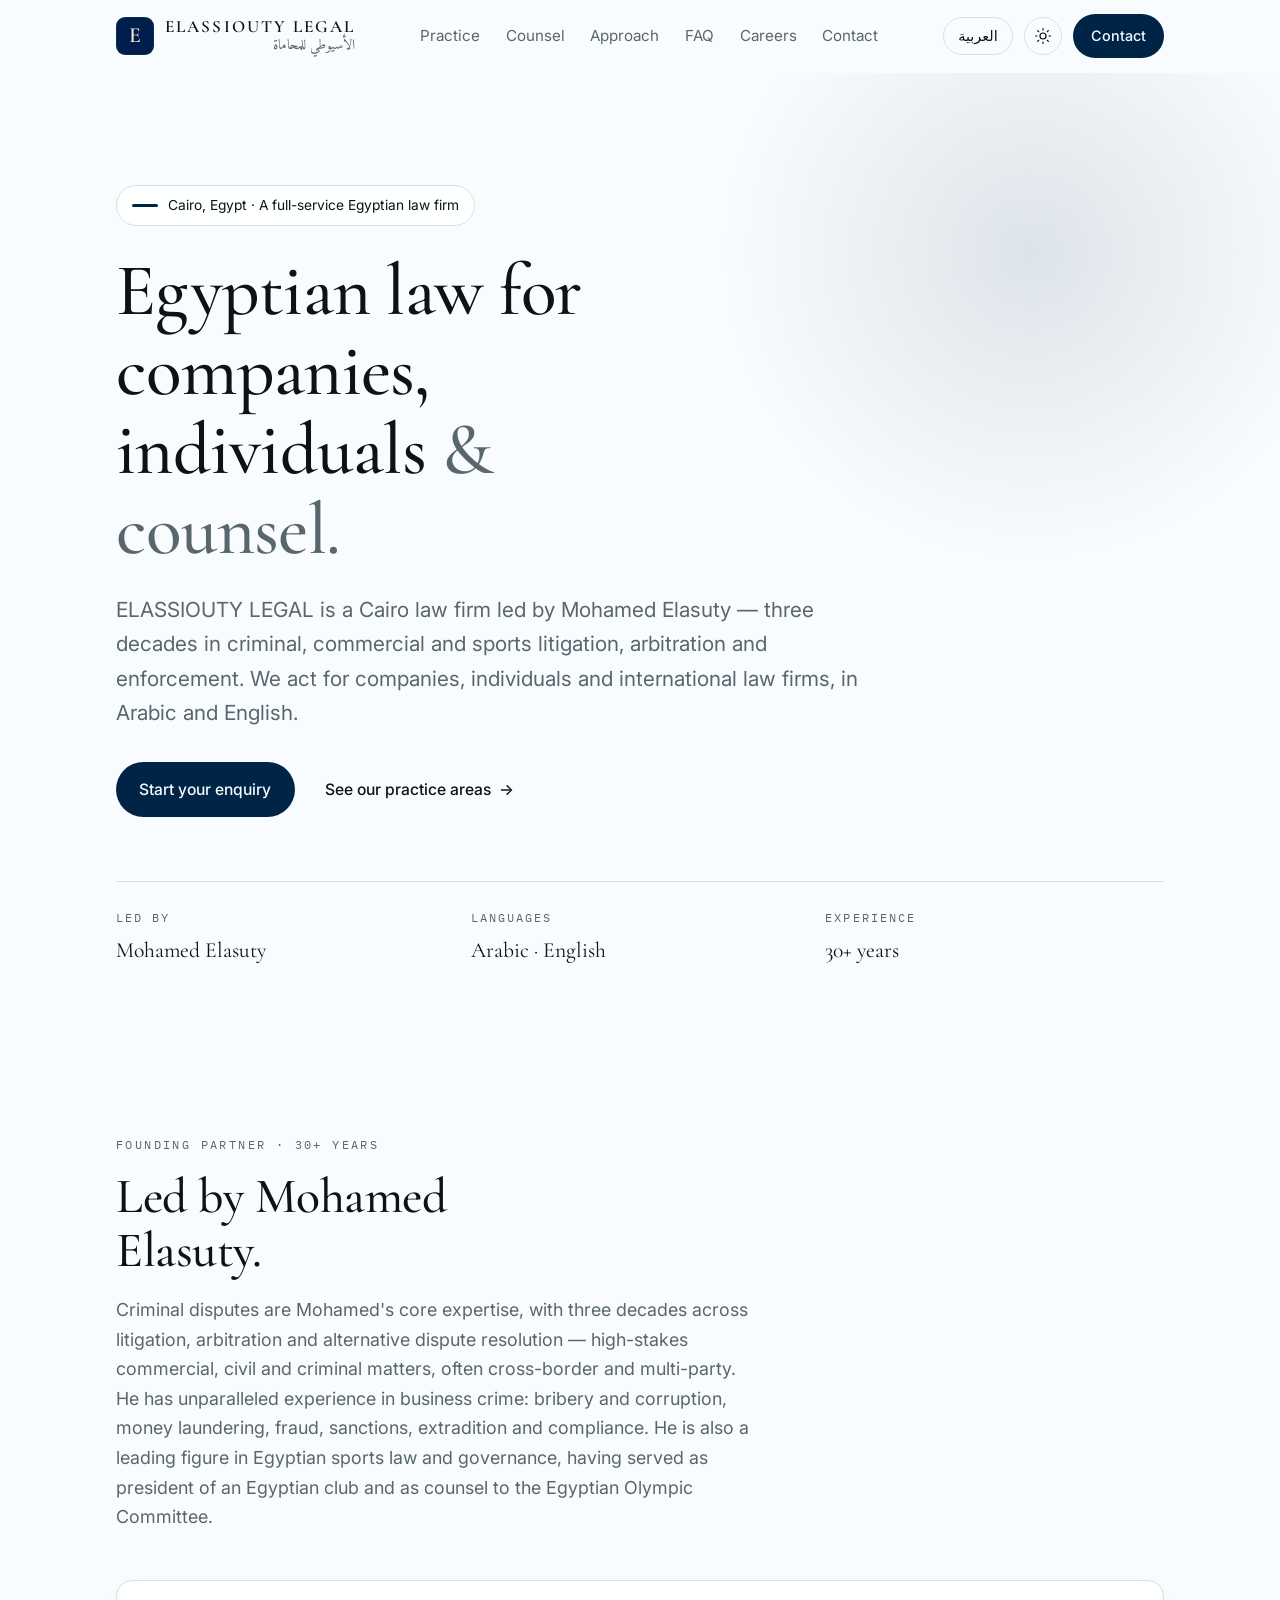
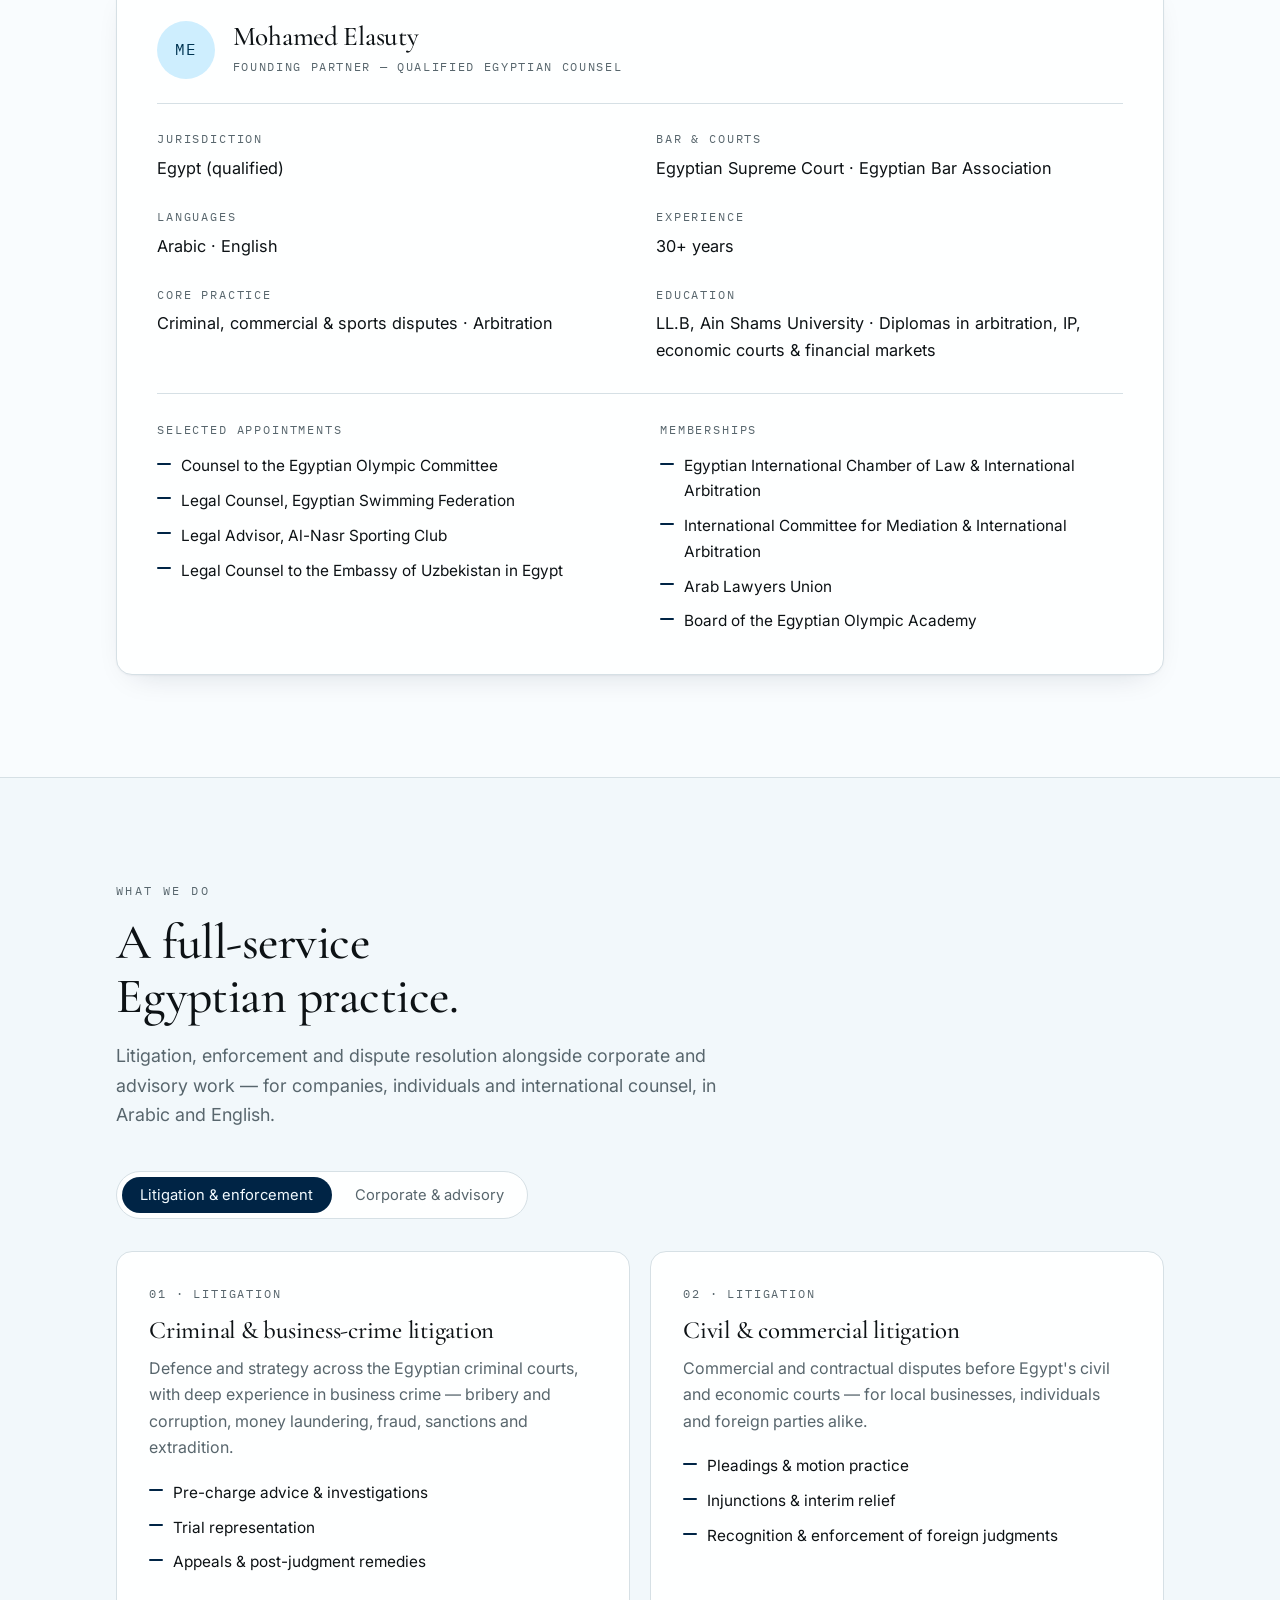
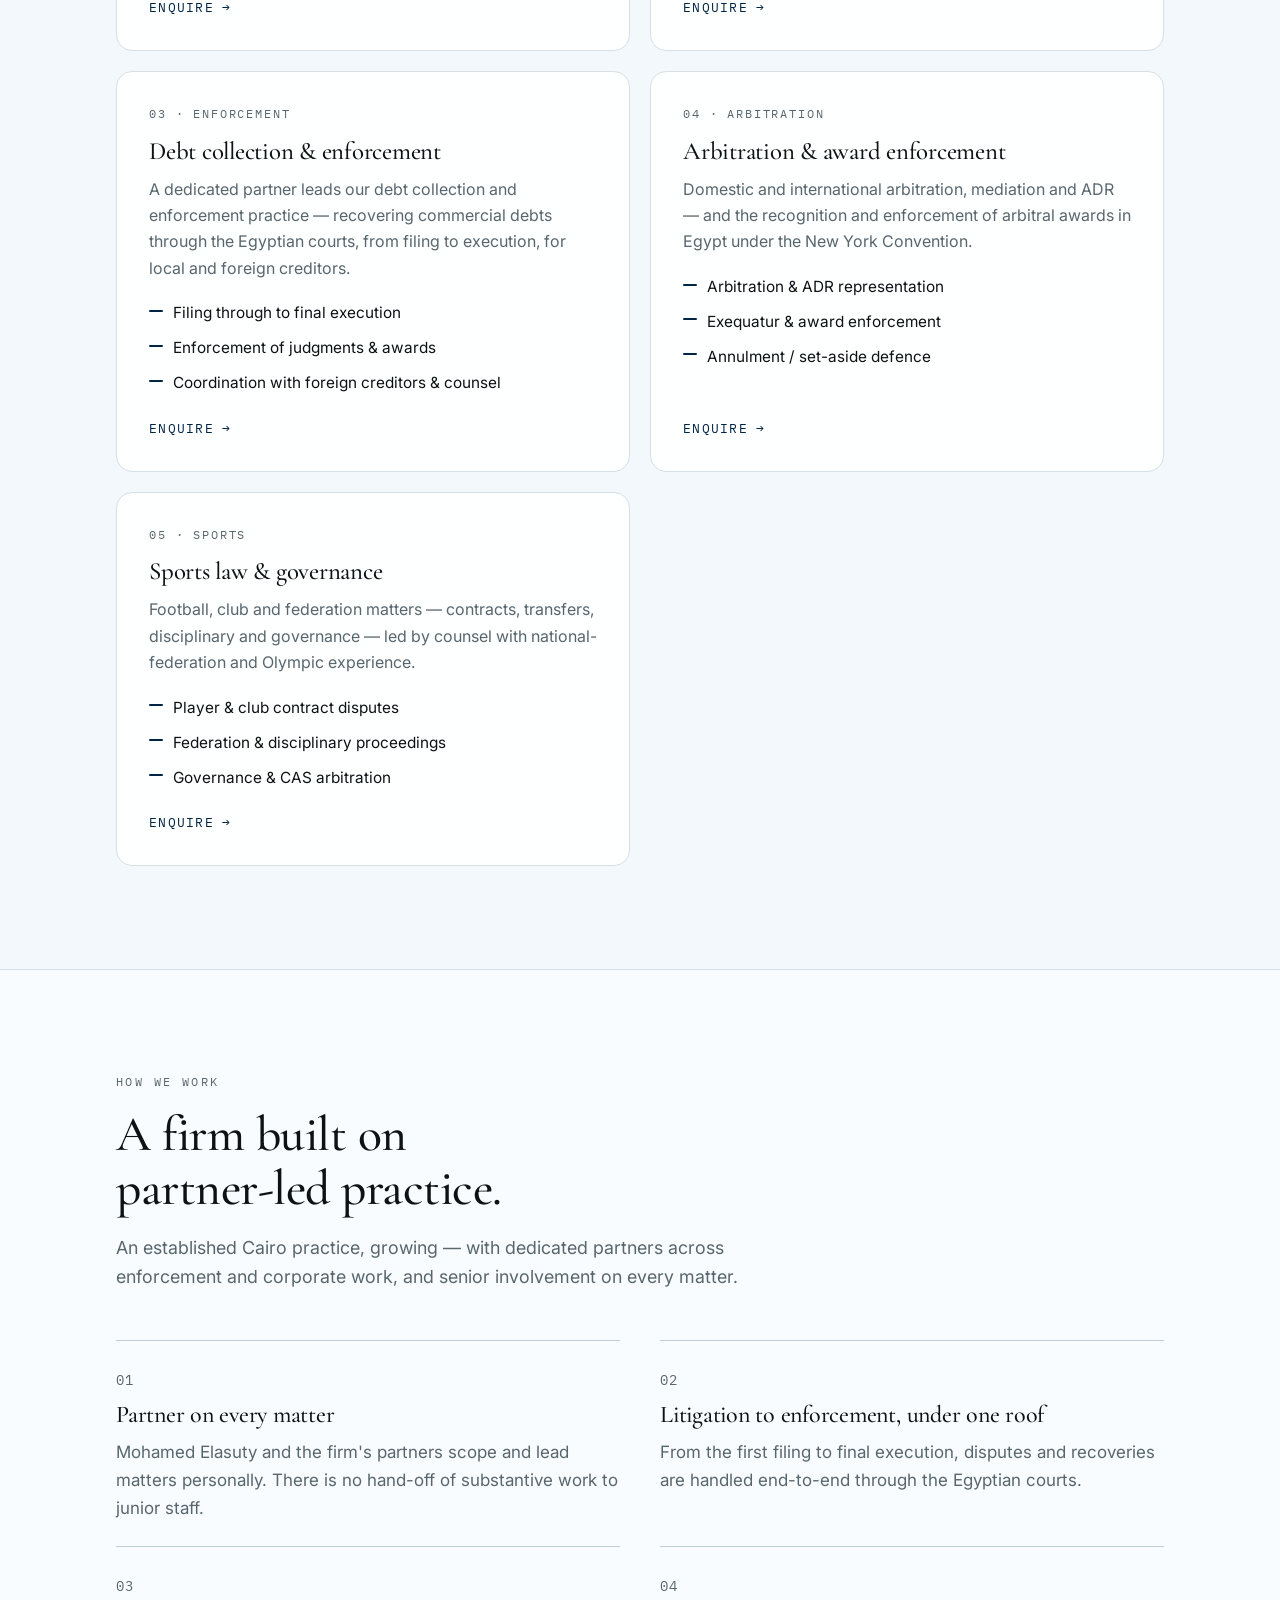
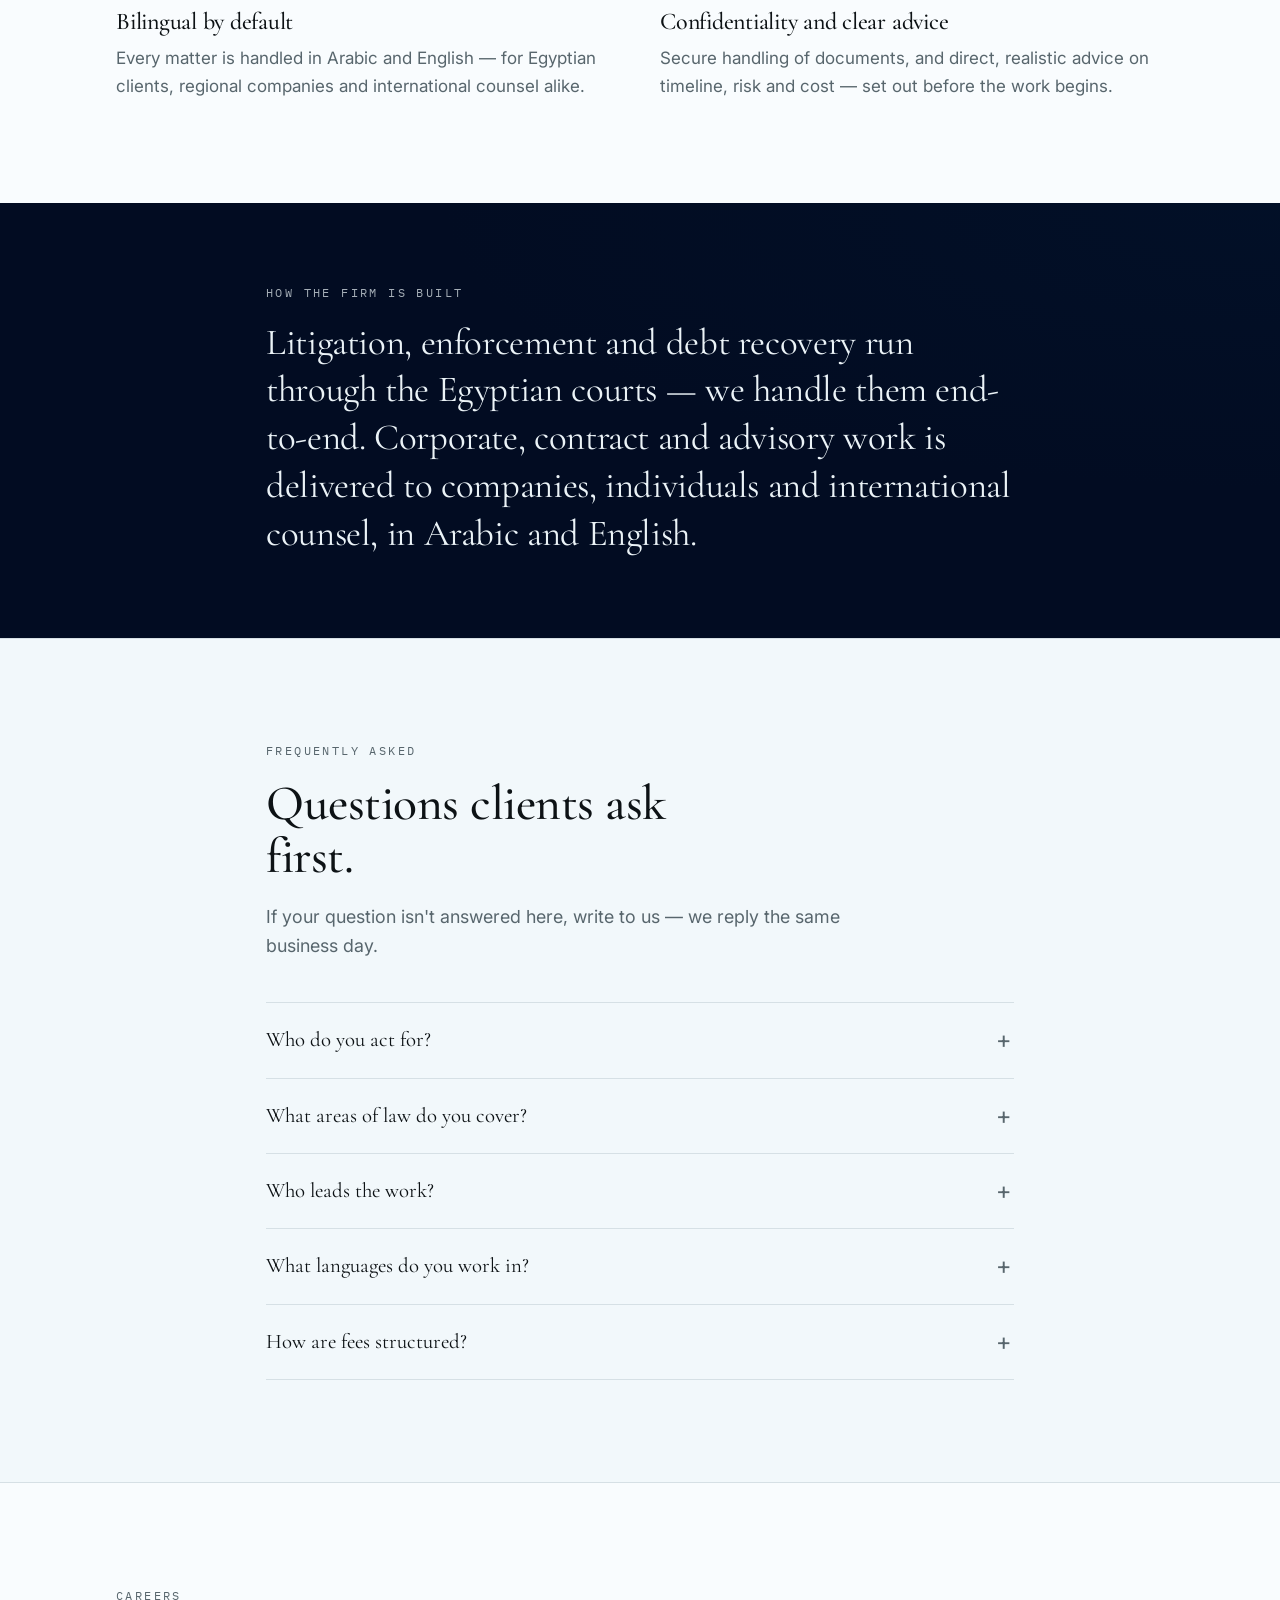
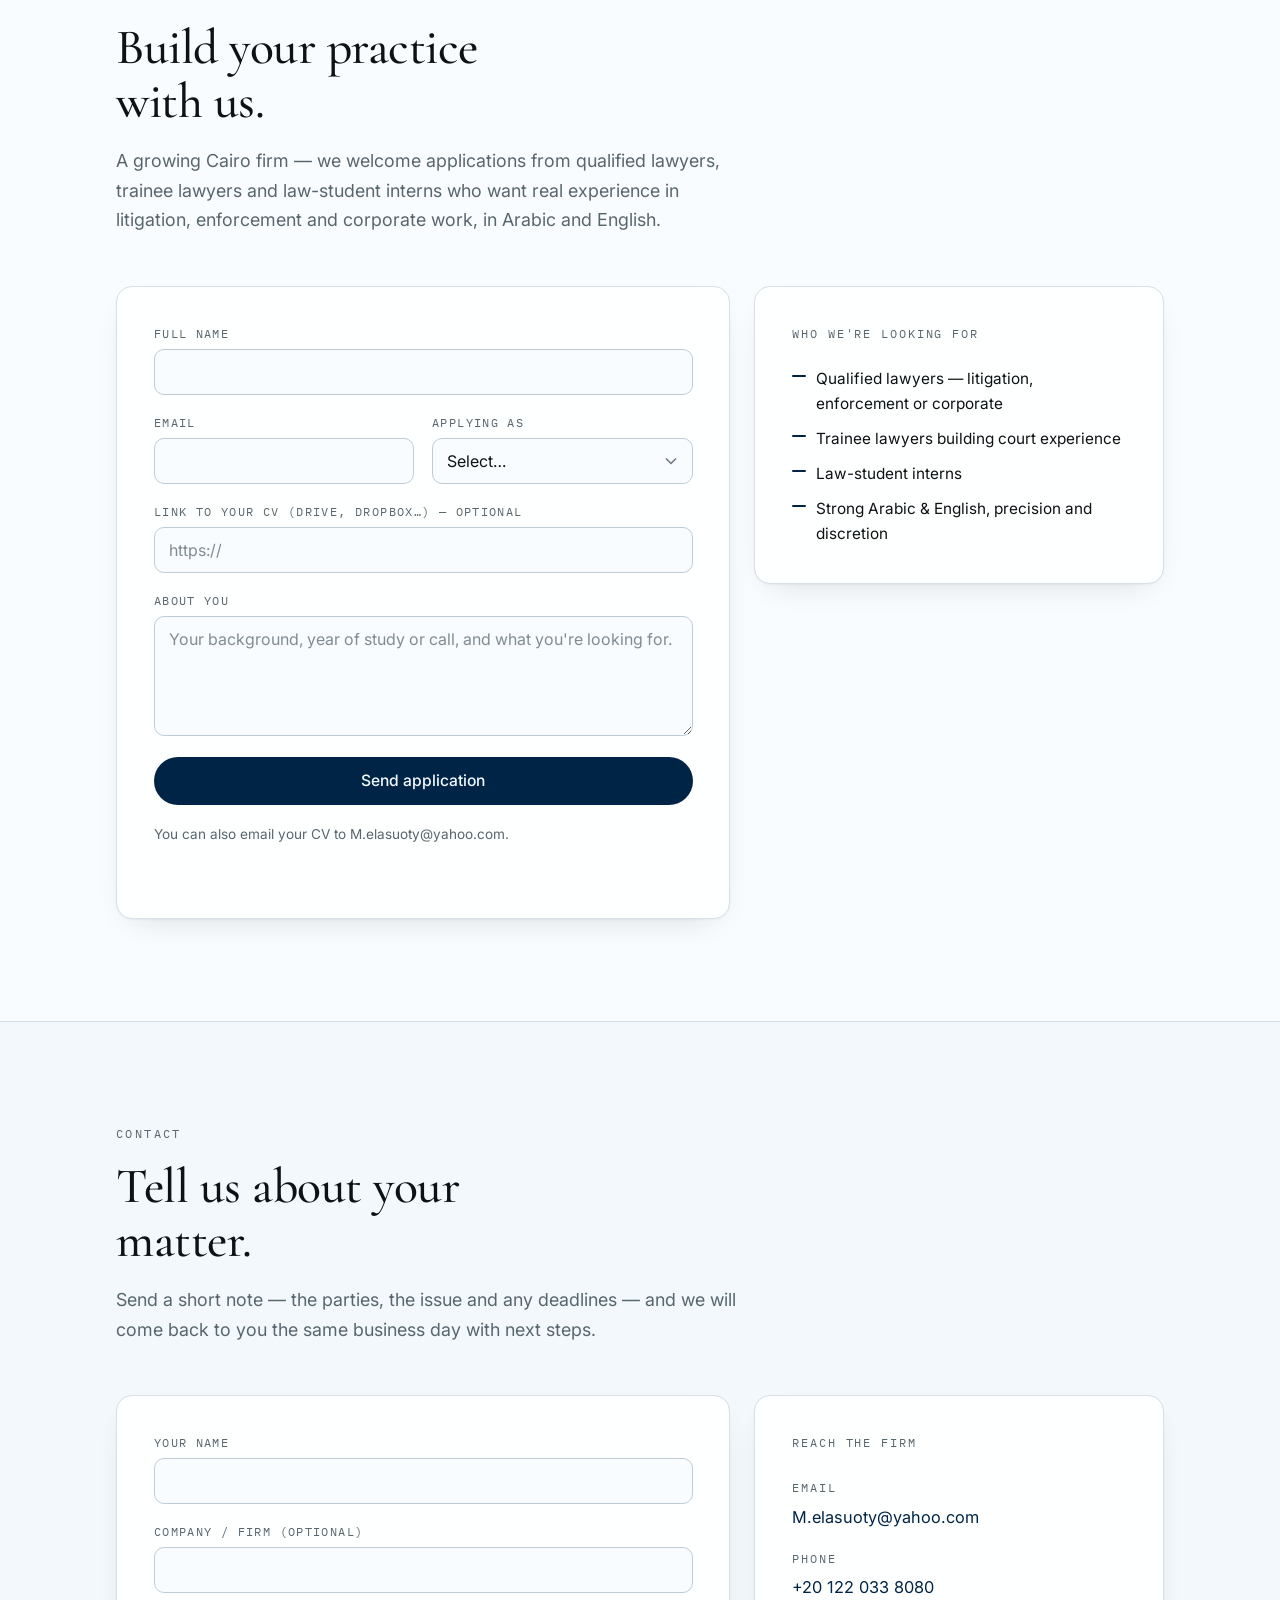
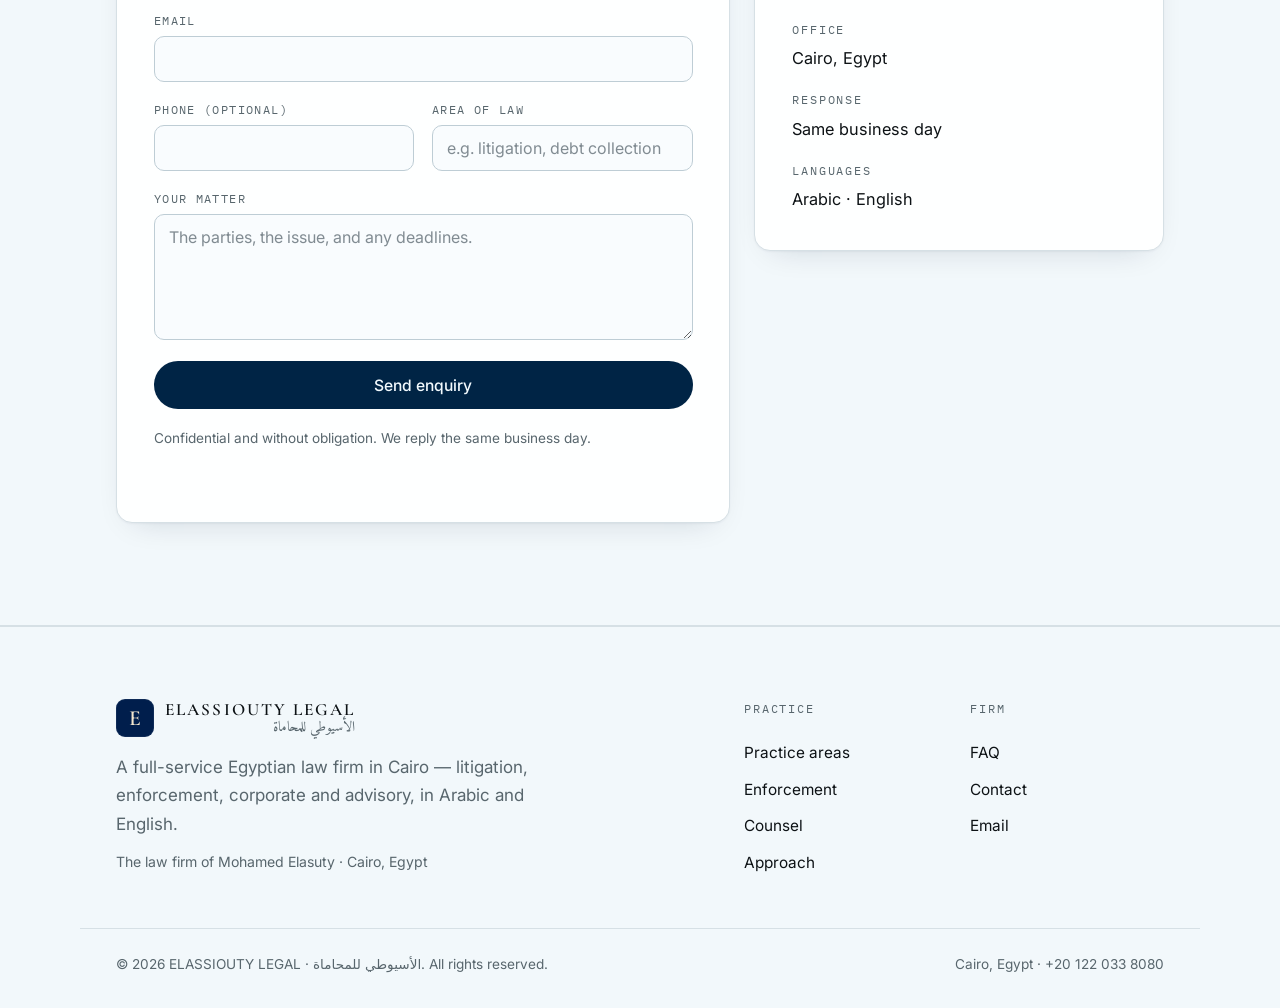
==== commit 34c96ee7: "Add files via upload" ====
--- a/index.html
+++ b/index.html
@@ -3,35 +3,30 @@
 <head>
   <meta charset="UTF-8" />
   <meta name="viewport" content="width=device-width, initial-scale=1.0" />
-  <title>ELASSIOUTY LEGAL — Senior Arabic-English legal practice in Egypt</title>
-  <meta name="description" content="ELASSIOUTY LEGAL is the Cairo-based, Egypt-seated practice of Mohamed Elasuty — 30+ years of Arabic-English litigation and advisory work for GCC and UK law firms. Bilingual, supervised, accountable." />
+  <title>ELASSIOUTY LEGAL — Egyptian law firm in Cairo | Litigation, Enforcement & Corporate</title>
+  <meta name="description" content="ELASSIOUTY LEGAL is a full-service Egyptian law firm in Cairo, led by Mohamed Elasuty — litigation, arbitration, debt enforcement, corporate and bilingual legal work for companies, individuals and international law firms. Arabic & English." />
   <meta name="theme-color" content="#f9fbfc" />
 
-  <!-- Open Graph -->
-  <meta property="og:title" content="ELASSIOUTY LEGAL — Senior Arabic-English legal practice in Egypt" />
-  <meta property="og:description" content="Egypt-seated legal support for international law firms. Bilingual. Supervised. Accountable." />
+  <meta property="og:title" content="ELASSIOUTY LEGAL — Egyptian law firm in Cairo" />
+  <meta property="og:description" content="Full-service Egyptian counsel — litigation, enforcement, arbitration and corporate. Arabic & English." />
   <meta property="og:type" content="website" />
 
-  <!-- Fonts -->
   <link rel="preconnect" href="https://fonts.googleapis.com" />
   <link rel="preconnect" href="https://fonts.gstatic.com" crossorigin />
-  <link href="https://fonts.googleapis.com/css2?family=Cormorant+Garamond:ital,wght@0,400;0,500;0,600;1,400&family=Inter:wght@400;500;600&family=IBM+Plex+Mono:wght@400;500&display=swap" rel="stylesheet" />
-
-  <link rel="icon" href="data:image/svg+xml,%3Csvg xmlns='http://www.w3.org/2000/svg' viewBox='0 0 32 32'%3E%3Crect width='32' height='32' rx='6' fill='%23122a4e'/%3E%3Ctext x='16' y='22' font-family='Georgia,serif' font-size='16' fill='%23eae4d3' text-anchor='middle'%3EE%3C/text%3E%3C/svg%3E" />
+  <link href="https://fonts.googleapis.com/css2?family=Amiri:wght@400;700&family=Cormorant+Garamond:ital,wght@0,400;0,500;0,600;1,400&family=IBM+Plex+Mono:wght@400;500&family=IBM+Plex+Sans+Arabic:wght@400;500;600&family=Inter:wght@400;500;600&display=swap" rel="stylesheet" />
+
+  <link rel="icon" href="data:image/svg+xml,%3Csvg xmlns='http://www.w3.org/2000/svg' viewBox='0 0 32 32'%3E%3Crect width='32' height='32' rx='7' fill='%23122a4e'/%3E%3Ctext x='16' y='23' font-family='Georgia,serif' font-weight='600' font-size='19' fill='%23ece3cf' text-anchor='middle'%3EE%3C/text%3E%3C/svg%3E" />
   <link rel="alternate" hreflang="ar" href="ar.html" />
   <link rel="alternate" hreflang="en" href="index.html" />
   <link rel="stylesheet" href="styles.css" />
 
-  <!-- Set theme before paint to avoid flash -->
   <script>
     (function () {
       try {
         var t = localStorage.getItem('el-theme');
         var m = window.matchMedia && window.matchMedia('(prefers-color-scheme: dark)').matches;
         document.documentElement.setAttribute('data-theme', t || (m ? 'dark' : 'light'));
-      } catch (e) {
-        document.documentElement.setAttribute('data-theme', 'light');
-      }
+      } catch (e) { document.documentElement.setAttribute('data-theme', 'light'); }
     })();
   </script>
 </head>
@@ -40,13 +35,11 @@
 
   <header class="site-header" id="siteHeader">
     <div class="container header-inner">
-      <a class="brand" href="#top" aria-label="ELASSIOUTY LEGAL home">
-        <span class="brand-mark" aria-hidden="true">
-          <span class="brand-dot"></span>
-        </span>
+      <a class="brand" href="#top" aria-label="ELASSIOUTY LEGAL — الأسيوطي للمحاماة">
+        <span class="brand-emblem" aria-hidden="true">E</span>
         <span class="brand-word">
-          <span class="brand-name">ELASSIOUTY</span>
-          <span class="brand-sub">L E G A L</span>
+          <span class="brand-name">ELASSIOUTY LEGAL</span>
+          <span class="brand-ar" lang="ar" dir="rtl">الأسيوطي للمحاماة</span>
         </span>
       </a>
 
@@ -55,7 +48,8 @@
         <a href="#counsel">Counsel</a>
         <a href="#approach">Approach</a>
         <a href="#faq">FAQ</a>
-        <a href="#intake">Intake</a>
+        <a href="#careers">Careers</a>
+        <a href="#contact">Contact</a>
       </nav>
 
       <div class="header-actions">
@@ -64,7 +58,7 @@
           <svg class="icon-sun" width="18" height="18" viewBox="0 0 24 24" fill="none" stroke="currentColor" stroke-width="1.6" stroke-linecap="round"><circle cx="12" cy="12" r="4"/><path d="M12 2v2M12 20v2M4.9 4.9l1.4 1.4M17.7 17.7l1.4 1.4M2 12h2M20 12h2M4.9 19.1l1.4-1.4M17.7 6.3l1.4-1.4"/></svg>
           <svg class="icon-moon" width="18" height="18" viewBox="0 0 24 24" fill="none" stroke="currentColor" stroke-width="1.6" stroke-linecap="round" stroke-linejoin="round"><path d="M21 12.8A9 9 0 1 1 11.2 3a7 7 0 0 0 9.8 9.8z"/></svg>
         </button>
-        <a class="btn btn-primary btn-sm header-cta" href="#intake">Brief us</a>
+        <a class="btn btn-primary btn-sm header-cta" href="#contact">Contact</a>
         <button class="menu-toggle" id="menuToggle" type="button" aria-label="Open menu" aria-expanded="false" aria-controls="mobileNav">
           <span></span><span></span><span></span>
         </button>
@@ -77,8 +71,9 @@
       <a href="#approach">Approach</a>
       <a href="#enforcement">Enforcement</a>
       <a href="#faq">FAQ</a>
-      <a href="#intake">Intake</a>
-      <a class="btn btn-primary" href="#intake">Brief us</a>
+      <a href="#careers">Careers</a>
+      <a href="#contact">Contact</a>
+      <a class="btn btn-primary" href="#contact">Get in touch</a>
     </nav>
   </header>
 
@@ -88,27 +83,18 @@
     <!-- HERO -->
     <section class="hero">
       <div class="container">
-        <p class="badge"><span class="badge-rule" aria-hidden="true"></span>Cairo, Egypt · serving GCC and UK firms remotely</p>
-        <h1 class="hero-title">Senior Arabic-English legal practice <span class="muted">in Egypt.</span></h1>
-        <p class="hero-lead">Mohamed Elasuty, Managing Partner. Thirty years in criminal, civil and sports litigation in Egypt — opening the practice to international counsel under the Mohamed Elasuty Law Office.</p>
+        <p class="badge"><span class="badge-rule" aria-hidden="true"></span>Cairo, Egypt · A full-service Egyptian law firm</p>
+        <h1 class="hero-title">Egyptian law for companies, individuals <span class="muted">&amp; counsel.</span></h1>
+        <p class="hero-lead">ELASSIOUTY LEGAL is a Cairo law firm led by Mohamed Elasuty — three decades in criminal, commercial and sports litigation, arbitration and enforcement. We act for companies, individuals and international law firms, in Arabic and English.</p>
         <div class="hero-actions">
-          <a class="btn btn-primary" href="#intake">Send an encrypted transfer</a>
+          <a class="btn btn-primary" href="#contact">Start your enquiry</a>
           <a class="btn btn-ghost" href="#practice">See our practice areas <span aria-hidden="true">→</span></a>
         </div>
 
         <dl class="stat-row">
-          <div class="stat">
-            <dt>Lead</dt>
-            <dd>Mohamed Elasuty</dd>
-          </div>
-          <div class="stat">
-            <dt>Bench</dt>
-            <dd>Senior counsel</dd>
-          </div>
-          <div class="stat">
-            <dt>Year founded</dt>
-            <dd>30+ years</dd>
-          </div>
+          <div class="stat"><dt>Led by</dt><dd>Mohamed Elasuty</dd></div>
+          <div class="stat"><dt>Languages</dt><dd>Arabic · English</dd></div>
+          <div class="stat"><dt>Experience</dt><dd>30+ years</dd></div>
         </dl>
       </div>
     </section>
@@ -116,26 +102,47 @@
     <!-- COUNSEL -->
     <section class="section" id="counsel">
       <div class="container">
-        <p class="eyebrow">Managing Partner · 30+ years</p>
-        <h2 class="section-title">A practice opened to international counsel.</h2>
-        <p class="section-lead">ELASSIOUTY LEGAL is the rebrand of Mohamed Elasuty Law Office, an established Egyptian litigation practice led by Mohamed Elasuty with 30+ years of courtroom experience. We serve GCC and UK firms from Cairo, with international matters delivered remotely.</p>
+        <p class="eyebrow">Founding Partner · 30+ years</p>
+        <h2 class="section-title">Led by Mohamed Elasuty.</h2>
+        <p class="section-lead">Criminal disputes are Mohamed's core expertise, with three decades across litigation, arbitration and alternative dispute resolution — high-stakes commercial, civil and criminal matters, often cross-border and multi-party. He has unparalleled experience in business crime: bribery and corruption, money laundering, fraud, sanctions, extradition and compliance. He is also a leading figure in Egyptian sports law and governance, having served as president of an Egyptian club and as counsel to the Egyptian Olympic Committee.</p>
 
         <div class="counsel-card">
           <div class="counsel-head">
             <span class="avatar" aria-hidden="true">ME</span>
             <div>
               <h3 class="counsel-name">Mohamed Elasuty</h3>
-              <p class="counsel-role">Managing Partner — Qualified Egyptian Counsel</p>
+              <p class="counsel-role">Founding Partner — Qualified Egyptian Counsel</p>
             </div>
           </div>
           <dl class="fact-grid">
-            <div><dt>Jurisdictions</dt><dd>Egypt (qualified)</dd></div>
+            <div><dt>Jurisdiction</dt><dd>Egypt (qualified)</dd></div>
+            <div><dt>Bar &amp; courts</dt><dd>Egyptian Supreme Court · Egyptian Bar Association</dd></div>
             <div><dt>Languages</dt><dd>Arabic · English</dd></div>
-            <div><dt>Bar</dt><dd>Egyptian Bar (qualified counsel)</dd></div>
             <div><dt>Experience</dt><dd>30+ years</dd></div>
-            <div><dt>Personally leads</dt><dd>Criminal, civil and sports litigation in Egypt</dd></div>
-            <div><dt>Practice areas</dt><dd>Seven — see Practice</dd></div>
+            <div><dt>Core practice</dt><dd>Criminal, commercial &amp; sports disputes · Arbitration</dd></div>
+            <div><dt>Education</dt><dd>LL.B, Ain Shams University · Diplomas in arbitration, IP, economic courts &amp; financial markets</dd></div>
           </dl>
+
+          <div class="creds-grid">
+            <div class="creds">
+              <p class="creds-head">Selected appointments</p>
+              <ul class="card-list">
+                <li>Counsel to the Egyptian Olympic Committee</li>
+                <li>Legal Counsel, Egyptian Swimming Federation</li>
+                <li>Legal Advisor, Al-Nasr Sporting Club</li>
+                <li>Legal Counsel to the Embassy of Uzbekistan in Egypt</li>
+              </ul>
+            </div>
+            <div class="creds">
+              <p class="creds-head">Memberships</p>
+              <ul class="card-list">
+                <li>Egyptian International Chamber of Law &amp; International Arbitration</li>
+                <li>International Committee for Mediation &amp; International Arbitration</li>
+                <li>Arab Lawyers Union</li>
+                <li>Board of the Egyptian Olympic Academy</li>
+              </ul>
+            </div>
+          </div>
         </div>
       </div>
     </section>
@@ -143,100 +150,112 @@
     <!-- PRACTICE -->
     <section class="section section-alt" id="practice">
       <div class="container">
-        <p class="eyebrow">What we deliver</p>
-        <h2 class="section-title">Seven practice areas, one supervisory line.</h2>
-        <p class="section-lead">Two advisory &amp; document services and five litigation &amp; enforcement services — every one senior-supervised and benchmarked to the standards international counsel expects.</p>
+        <p class="eyebrow">What we do</p>
+        <h2 class="section-title">A full-service Egyptian practice.</h2>
+        <p class="section-lead">Litigation, enforcement and dispute resolution alongside corporate and advisory work — for companies, individuals and international counsel, in Arabic and English.</p>
 
         <div class="tabs" role="tablist" aria-label="Practice groups">
-          <button class="tab is-active" role="tab" aria-selected="true" data-group="advisory">Advisory &amp; documents</button>
-          <button class="tab" role="tab" aria-selected="false" data-group="litigation">Litigation &amp; enforcement</button>
+          <button class="tab is-active" role="tab" aria-selected="true" data-group="litigation">Litigation &amp; enforcement</button>
+          <button class="tab" role="tab" aria-selected="false" data-group="corporate">Corporate &amp; advisory</button>
         </div>
 
         <div class="cards">
-          <!-- Advisory -->
-          <article class="card" data-group="advisory">
-            <p class="card-index">01 · Review</p>
-            <h3 class="card-title">Bilingual contract review</h3>
-            <p class="card-body">Arabic-native review of MENA-jurisdiction agreements — Egypt, the UAE, Saudi Arabia and Qatar — reconciled to common-law and Sharia-compliant drafting. Partner-supervised, with a margin commentary, a defined-term audit and a tracked redline.</p>
-            <ul class="card-list">
-              <li>Tracked redline + clean version</li>
+          <!-- Litigation & enforcement -->
+          <article class="card" data-group="litigation">
+            <p class="card-index">01 · Litigation</p>
+            <h3 class="card-title">Criminal &amp; business-crime litigation</h3>
+            <p class="card-body">Defence and strategy across the Egyptian criminal courts, with deep experience in business crime — bribery and corruption, money laundering, fraud, sanctions and extradition.</p>
+            <ul class="card-list">
+              <li>Pre-charge advice &amp; investigations</li>
+              <li>Trial representation</li>
+              <li>Appeals &amp; post-judgment remedies</li>
+            </ul>
+            <a class="card-cta" href="#contact">Enquire <span aria-hidden="true">→</span></a>
+          </article>
+
+          <article class="card" data-group="litigation">
+            <p class="card-index">02 · Litigation</p>
+            <h3 class="card-title">Civil &amp; commercial litigation</h3>
+            <p class="card-body">Commercial and contractual disputes before Egypt's civil and economic courts — for local businesses, individuals and foreign parties alike.</p>
+            <ul class="card-list">
+              <li>Pleadings &amp; motion practice</li>
+              <li>Injunctions &amp; interim relief</li>
+              <li>Recognition &amp; enforcement of foreign judgments</li>
+            </ul>
+            <a class="card-cta" href="#contact">Enquire <span aria-hidden="true">→</span></a>
+          </article>
+
+          <article class="card" data-group="litigation">
+            <p class="card-index">03 · Enforcement</p>
+            <h3 class="card-title">Debt collection &amp; enforcement</h3>
+            <p class="card-body">A dedicated partner leads our debt collection and enforcement practice — recovering commercial debts through the Egyptian courts, from filing to execution, for local and foreign creditors.</p>
+            <ul class="card-list">
+              <li>Filing through to final execution</li>
+              <li>Enforcement of judgments &amp; awards</li>
+              <li>Coordination with foreign creditors &amp; counsel</li>
+            </ul>
+            <a class="card-cta" href="#contact">Enquire <span aria-hidden="true">→</span></a>
+          </article>
+
+          <article class="card" data-group="litigation">
+            <p class="card-index">04 · Arbitration</p>
+            <h3 class="card-title">Arbitration &amp; award enforcement</h3>
+            <p class="card-body">Domestic and international arbitration, mediation and ADR — and the recognition and enforcement of arbitral awards in Egypt under the New York Convention.</p>
+            <ul class="card-list">
+              <li>Arbitration &amp; ADR representation</li>
+              <li>Exequatur &amp; award enforcement</li>
+              <li>Annulment / set-aside defence</li>
+            </ul>
+            <a class="card-cta" href="#contact">Enquire <span aria-hidden="true">→</span></a>
+          </article>
+
+          <article class="card" data-group="litigation">
+            <p class="card-index">05 · Sports</p>
+            <h3 class="card-title">Sports law &amp; governance</h3>
+            <p class="card-body">Football, club and federation matters — contracts, transfers, disciplinary and governance — led by counsel with national-federation and Olympic experience.</p>
+            <ul class="card-list">
+              <li>Player &amp; club contract disputes</li>
+              <li>Federation &amp; disciplinary proceedings</li>
+              <li>Governance &amp; CAS arbitration</li>
+            </ul>
+            <a class="card-cta" href="#contact">Enquire <span aria-hidden="true">→</span></a>
+          </article>
+
+          <!-- Corporate & advisory -->
+          <article class="card" data-group="corporate" hidden>
+            <p class="card-index">06 · Corporate</p>
+            <h3 class="card-title">Corporate &amp; commercial</h3>
+            <p class="card-body">Our bilingual corporate desk advises companies on formation, contracts, transactions and day-to-day commercial matters under Egyptian law.</p>
+            <ul class="card-list">
+              <li>Company formation &amp; governance</li>
+              <li>Commercial contracts</li>
+              <li>Transactions &amp; ongoing advisory</li>
+            </ul>
+            <a class="card-cta" href="#contact">Enquire <span aria-hidden="true">→</span></a>
+          </article>
+
+          <article class="card" data-group="corporate" hidden>
+            <p class="card-index">07 · Documents</p>
+            <h3 class="card-title">Bilingual contract review &amp; translation</h3>
+            <p class="card-body">Arabic-English review of contracts and corporate documents, with senior legal supervision of translation — reconciled to common-law and Sharia-aware drafting.</p>
+            <ul class="card-list">
+              <li>Tracked redlines + clean versions</li>
               <li>Defined-term &amp; cross-reference audit</li>
-              <li>Risk notes in your firm's house style</li>
-            </ul>
-            <a class="card-cta" href="#intake">Brief us <span aria-hidden="true">→</span></a>
-          </article>
-
-          <article class="card" data-group="advisory">
-            <p class="card-index">02 · Translation</p>
-            <h3 class="card-title">Translation supervision &amp; legal review</h3>
-            <p class="card-body">We supervise the translation process under Egyptian jurisdiction, then provide legal review of the output. Uncertified (informal) translations can also be produced on request.</p>
-            <ul class="card-list">
-              <li>Senior-led supervision of translation</li>
-              <li>Legal review of the produced draft</li>
-              <li>Uncertified translations on request</li>
-            </ul>
-            <a class="card-cta" href="#intake">Brief us <span aria-hidden="true">→</span></a>
-          </article>
-
-          <!-- Litigation -->
-          <article class="card" data-group="litigation" hidden>
-            <p class="card-index">03 · Enforcement</p>
-            <h3 class="card-title">Arbitration enforcement</h3>
-            <p class="card-body">Recognition and enforcement of foreign and domestic arbitral awards through the Egyptian courts — under the New York Convention and the Egyptian Arbitration Law. From the exequatur application to execution, and defence where an award is challenged.</p>
-            <ul class="card-list">
-              <li>Exequatur &amp; enforcement of foreign awards (New York Convention)</li>
-              <li>Annulment / set-aside proceedings</li>
-              <li>Execution against Egypt-seated assets</li>
-            </ul>
-            <a class="card-cta" href="#intake">Brief us <span aria-hidden="true">→</span></a>
-          </article>
-
-          <article class="card" data-group="litigation" hidden>
-            <p class="card-index">04 · Enforcement</p>
-            <h3 class="card-title">Debt collection</h3>
-            <p class="card-body">Enforcement through Egyptian courts for local and foreign creditors — money judgments, contract debts and negotiable instruments. Senior-led from filing through execution.</p>
-            <ul class="card-list">
-              <li>Filing through to final execution</li>
-              <li>Coordination with foreign instructing counsel</li>
-              <li>Status updates on a counsel-defined cadence</li>
-            </ul>
-            <a class="card-cta" href="#intake">Brief us <span aria-hidden="true">→</span></a>
-          </article>
-
-          <article class="card" data-group="litigation" hidden>
-            <p class="card-index">05 · Litigation</p>
-            <h3 class="card-title">Criminal litigation</h3>
-            <p class="card-body">Defence, prosecution support and appeals across Egyptian criminal courts. Bribery, financial crime, white-collar defence and regulatory investigation.</p>
-            <ul class="card-list">
-              <li>Pre-charge strategic advice</li>
-              <li>Court-room representation</li>
-              <li>Appeals and post-judgement remedies</li>
-            </ul>
-            <a class="card-cta" href="#intake">Brief us <span aria-hidden="true">→</span></a>
-          </article>
-
-          <article class="card" data-group="litigation" hidden>
-            <p class="card-index">06 · Litigation</p>
-            <h3 class="card-title">Civil litigation</h3>
-            <p class="card-body">Commercial and contractual disputes before Egyptian civil and economic courts. Injunctions, expert proceedings and enforcement of foreign judgments where applicable.</p>
-            <ul class="card-list">
-              <li>Pleadings and motion practice</li>
-              <li>Injunctive relief where available</li>
-              <li>Recognition &amp; enforcement of foreign judgments and arbitration awards (New York Convention)</li>
-            </ul>
-            <a class="card-cta" href="#intake">Brief us <span aria-hidden="true">→</span></a>
-          </article>
-
-          <article class="card" data-group="litigation" hidden>
-            <p class="card-index">07 · Litigation</p>
-            <h3 class="card-title">Sports litigation</h3>
-            <p class="card-body">Football, athletic-club and federation disputes — contracts, transfers, disciplinary proceedings and CAS arbitration from the Egypt seat.</p>
-            <ul class="card-list">
-              <li>Player &amp; club contract disputes</li>
-              <li>Federation disciplinary proceedings</li>
-              <li>CAS arbitration from the Egypt seat</li>
-            </ul>
-            <a class="card-cta" href="#intake">Brief us <span aria-hidden="true">→</span></a>
+              <li>Supervised legal translation</li>
+            </ul>
+            <a class="card-cta" href="#contact">Enquire <span aria-hidden="true">→</span></a>
+          </article>
+
+          <article class="card" data-group="corporate" hidden>
+            <p class="card-index">08 · Compliance</p>
+            <h3 class="card-title">Regulatory &amp; compliance</h3>
+            <p class="card-body">Preventative advice, compliance programmes and regulatory matters — drawing on decades of experience in sensitive, cross-border work.</p>
+            <ul class="card-list">
+              <li>Compliance programmes</li>
+              <li>Regulatory investigations</li>
+              <li>Risk &amp; preventative advice</li>
+            </ul>
+            <a class="card-cta" href="#contact">Enquire <span aria-hidden="true">→</span></a>
           </article>
         </div>
       </div>
@@ -246,29 +265,29 @@
     <section class="section" id="approach">
       <div class="container">
         <p class="eyebrow">How we work</p>
-        <h2 class="section-title">Three decades of practice, structured for international clients.</h2>
-        <p class="section-lead">What the four principles below mean in practice, on the matters the practice accepts.</p>
+        <h2 class="section-title">A firm built on partner-led practice.</h2>
+        <p class="section-lead">An established Cairo practice, growing — with dedicated partners across enforcement and corporate work, and senior involvement on every matter.</p>
 
         <div class="principles">
           <div class="principle">
             <span class="principle-num">01</span>
             <h3>Partner on every matter</h3>
-            <p>Mohamed Elasuty scopes work personally and signs off the engagement. There is no staffing hand-off after the engagement letter is signed.</p>
+            <p>Mohamed Elasuty and the firm's partners scope and lead matters personally. There is no hand-off of substantive work to junior staff.</p>
           </div>
           <div class="principle">
             <span class="principle-num">02</span>
-            <h3>Counsel-led, bench-augmented</h3>
-            <p>The lead partner leads. An Arabic-native bench supports defined-term drafting, disclosure logs and court filings where it adds depth — never as a substitute for senior judgement.</p>
+            <h3>Litigation to enforcement, under one roof</h3>
+            <p>From the first filing to final execution, disputes and recoveries are handled end-to-end through the Egyptian courts.</p>
           </div>
           <div class="principle">
             <span class="principle-num">03</span>
-            <h3>Confidentiality that survives outside-counsel review</h3>
-            <p>Encrypted transfer, least-privilege access, segregated review environments and clean-room handling of marked material. NDAs and outside-counsel security schedules signed before any document leaves your firm.</p>
+            <h3>Bilingual by default</h3>
+            <p>Every matter is handled in Arabic and English — for Egyptian clients, regional companies and international counsel alike.</p>
           </div>
           <div class="principle">
             <span class="principle-num">04</span>
-            <h3>Drafted, not calibrated</h3>
-            <p>Common-law and Sharia-aware drafting read as a single discipline. We learn your firm's house style on the first matter and hold to it.</p>
+            <h3>Confidentiality and clear advice</h3>
+            <p>Secure handling of documents, and direct, realistic advice on timeline, risk and cost — set out before the work begins.</p>
           </div>
         </div>
       </div>
@@ -277,8 +296,8 @@
     <!-- ENFORCEMENT NOTE -->
     <section class="section section-dark" id="enforcement">
       <div class="container narrow">
-        <p class="eyebrow eyebrow-light">Where the work sits</p>
-        <p class="enforcement-note">Enforcement — debt collection, civil, criminal and sports matters — runs through Egyptian courts. We supervise that process end-to-end. Advisory work — contract review and translation supervision — is delivered remotely to GCC and UK firms.</p>
+        <p class="eyebrow eyebrow-light">How the firm is built</p>
+        <p class="enforcement-note">Litigation, enforcement and debt recovery run through the Egyptian courts — we handle them end-to-end. Corporate, contract and advisory work is delivered to companies, individuals and international counsel, in Arabic and English.</p>
       </div>
     </section>
 
@@ -286,81 +305,137 @@
     <section class="section section-alt" id="faq">
       <div class="container narrow">
         <p class="eyebrow">Frequently asked</p>
-        <h2 class="section-title">Questions partners usually ask first.</h2>
-        <p class="section-lead">If the answer to your question isn't here, write to us — we reply the same business day.</p>
+        <h2 class="section-title">Questions clients ask first.</h2>
+        <p class="section-lead">If your question isn't answered here, write to us — we reply the same business day.</p>
 
         <div class="faq">
           <details class="faq-item">
-            <summary>What jurisdictions do you cover?</summary>
-            <div class="faq-answer"><p>We are qualified in Egypt and act only under Egyptian law. Court-based work — debt collection, civil, criminal and sports matters — is conducted before the Egyptian courts. Advisory work is delivered remotely to instructing firms in the GCC and the United Kingdom. We act as your Cairo correspondent; we are not qualified in, and do not advise on, English or GCC law.</p></div>
+            <summary>Who do you act for?</summary>
+            <div class="faq-answer"><p>Companies, individuals, and international law firms that need Egyptian counsel. We take instructions directly from clients, and we also act as Cairo correspondent for firms based abroad.</p></div>
           </details>
           <details class="faq-item">
-            <summary>Who supervises the work?</summary>
-            <div class="faq-answer"><p>Mohamed Elasuty, Managing Partner, scopes and signs off every matter personally. An Arabic-native bench supports drafting, disclosure logs and filings, but senior counsel leads throughout — there is no hand-off to junior staff on substantive work.</p></div>
+            <summary>What areas of law do you cover?</summary>
+            <div class="faq-answer"><p>Litigation (criminal, civil, commercial and sports), arbitration and award enforcement, debt collection, corporate and commercial advisory, bilingual contract review, and regulatory compliance — all under Egyptian law.</p></div>
           </details>
           <details class="faq-item">
-            <summary>How do you handle confidentiality and privilege?</summary>
-            <div class="faq-answer"><p>Documents move by encrypted transfer into a segregated, least-privilege review environment. NDAs and outside-counsel security schedules are signed before any material leaves your firm, and marked material is handled clean-room. We work to the confidentiality standards your own clients expect.</p></div>
+            <summary>Who leads the work?</summary>
+            <div class="faq-answer"><p>Founding partner Mohamed Elasuty and the firm's partners lead matters personally, supported by the firm's lawyers. Dedicated partners head the debt-collection and enforcement practice and the corporate desk.</p></div>
           </details>
           <details class="faq-item">
-            <summary>What are typical turnaround times?</summary>
-            <div class="faq-answer"><p>We acknowledge every new matter the same business day with scope, fee and the supervising counsel. Substantive turnaround depends on the matter — a contract review runs to a different clock than contested litigation — and we commit to a defined timeline in the engagement letter.</p></div>
+            <summary>What languages do you work in?</summary>
+            <div class="faq-answer"><p>Arabic and English, across every matter — from court filings and contracts to correspondence with international clients and counsel.</p></div>
           </details>
           <details class="faq-item">
-            <summary>How is pricing structured?</summary>
-            <div class="faq-answer"><p>Either a fixed fee for defined-scope work or a defined hourly cap, agreed before we begin. You will not receive an open-ended bill; the fee basis is set in writing at the outset.</p></div>
+            <summary>How are fees structured?</summary>
+            <div class="faq-answer"><p>A fixed fee for defined-scope work, or an agreed hourly basis, set out in writing before we begin. You will not receive an open-ended bill.</p></div>
           </details>
         </div>
       </div>
     </section>
 
-    <!-- INTAKE -->
-    <section class="section" id="intake">
-      <div class="container">
-        <p class="eyebrow">Brief us</p>
-        <h2 class="section-title">A senior opening for international counsel.</h2>
-        <p class="section-lead">Send a short note about the matter — jurisdictions, deadlines, language mix — and we will come back the same business day with scope, fee and the supervising counsel.</p>
+    <!-- CAREERS -->
+    <section class="section" id="careers">
+      <div class="container">
+        <p class="eyebrow">Careers</p>
+        <h2 class="section-title">Build your practice with us.</h2>
+        <p class="section-lead">A growing Cairo firm — we welcome applications from qualified lawyers, trainee lawyers and law-student interns who want real experience in litigation, enforcement and corporate work, in Arabic and English.</p>
+
         <div class="intake-grid">
-          <form class="intake-form" id="intakeForm" novalidate>
+          <form class="intake-form ajax-form" id="careersForm" data-subject="Careers application — ELASSIOUTY LEGAL" novalidate>
+            <div class="field">
+              <label for="c-name">Full name</label>
+              <input id="c-name" name="name" type="text" autocomplete="name" required />
+            </div>
+            <div class="field-row">
+              <div class="field">
+                <label for="c-email">Email</label>
+                <input id="c-email" name="email" type="email" autocomplete="email" required />
+              </div>
+              <div class="field">
+                <label for="c-position">Applying as</label>
+                <select id="c-position" name="position" required>
+                  <option value="" disabled selected>Select…</option>
+                  <option>Qualified lawyer</option>
+                  <option>Trainee lawyer</option>
+                  <option>Intern (law student)</option>
+                </select>
+              </div>
+            </div>
+            <div class="field">
+              <label for="c-cv">Link to your CV (Drive, Dropbox…) — optional</label>
+              <input id="c-cv" name="cv_link" type="url" placeholder="https://" />
+            </div>
+            <div class="field">
+              <label for="c-message">About you</label>
+              <textarea id="c-message" name="message" rows="4" required placeholder="Your background, year of study or call, and what you're looking for."></textarea>
+            </div>
+            <input type="text" name="_honey" class="honey" tabindex="-1" autocomplete="off" aria-hidden="true" />
+            <button class="btn btn-primary" type="submit" id="careersSubmit">Send application</button>
+            <p class="form-note">You can also email your CV to <a href="mailto:M.elasuoty@yahoo.com?subject=Application%20%E2%80%94%20ELASSIOUTY%20LEGAL">M.elasuoty@yahoo.com</a>.</p>
+            <p class="form-status" role="status" aria-live="polite"></p>
+          </form>
+
+          <aside class="engagement">
+            <p class="engagement-title">Who we're looking for</p>
+            <ul class="card-list">
+              <li>Qualified lawyers — litigation, enforcement or corporate</li>
+              <li>Trainee lawyers building court experience</li>
+              <li>Law-student interns</li>
+              <li>Strong Arabic &amp; English, precision and discretion</li>
+            </ul>
+          </aside>
+        </div>
+      </div>
+    </section>
+
+    <!-- CONTACT -->
+    <section class="section section-alt" id="contact">
+      <div class="container">
+        <p class="eyebrow">Contact</p>
+        <h2 class="section-title">Tell us about your matter.</h2>
+        <p class="section-lead">Send a short note — the parties, the issue and any deadlines — and we will come back to you the same business day with next steps.</p>
+
+        <div class="intake-grid">
+          <form class="intake-form ajax-form" id="intakeForm" data-subject="New enquiry — ELASSIOUTY LEGAL" novalidate>
             <div class="field">
               <label for="f-name">Your name</label>
               <input id="f-name" name="name" type="text" autocomplete="name" required />
             </div>
             <div class="field">
-              <label for="f-firm">Firm / organisation</label>
-              <input id="f-firm" name="firm" type="text" autocomplete="organization" />
-            </div>
-            <div class="field">
-              <label for="f-email">Work email</label>
+              <label for="f-firm">Company / firm (optional)</label>
+              <input id="f-firm" name="company" type="text" autocomplete="organization" />
+            </div>
+            <div class="field">
+              <label for="f-email">Email</label>
               <input id="f-email" name="email" type="email" autocomplete="email" required />
             </div>
             <div class="field-row">
               <div class="field">
-                <label for="f-juris">Jurisdiction(s)</label>
-                <input id="f-juris" name="jurisdictions" type="text" placeholder="e.g. Egypt, UAE" />
+                <label for="f-phone">Phone (optional)</label>
+                <input id="f-phone" name="phone" type="tel" autocomplete="tel" />
               </div>
               <div class="field">
-                <label for="f-deadline">Deadline</label>
-                <input id="f-deadline" name="deadline" type="text" placeholder="e.g. two weeks" />
+                <label for="f-area">Area of law</label>
+                <input id="f-area" name="area" type="text" placeholder="e.g. litigation, debt collection" />
               </div>
             </div>
             <div class="field">
-              <label for="f-message">The matter</label>
-              <textarea id="f-message" name="message" rows="5" required placeholder="Jurisdictions, deadlines, language mix, and what you need."></textarea>
+              <label for="f-message">Your matter</label>
+              <textarea id="f-message" name="message" rows="5" required placeholder="The parties, the issue, and any deadlines."></textarea>
             </div>
             <input type="text" name="_honey" class="honey" tabindex="-1" autocomplete="off" aria-hidden="true" />
-            <button class="btn btn-primary" type="submit" id="intakeSubmit">Send to counsel</button>
-            <p class="form-note">Confidential and without obligation. Documents are exchanged by encrypted transfer once a matter is opened.</p>
+            <button class="btn btn-primary" type="submit" id="intakeSubmit">Send enquiry</button>
+            <p class="form-note">Confidential and without obligation. We reply the same business day.</p>
             <p class="form-status" id="formStatus" role="status" aria-live="polite"></p>
           </form>
 
           <aside class="engagement">
-            <p class="engagement-title">Engagement at a glance</p>
+            <p class="engagement-title">Reach the firm</p>
             <dl class="fact-grid fact-grid-stack">
-              <div><dt>Lead counsel</dt><dd>Mohamed Elasuty</dd></div>
+              <div><dt>Email</dt><dd><a href="mailto:M.elasuoty@yahoo.com">M.elasuoty@yahoo.com</a></dd></div>
+              <div><dt>Phone</dt><dd><a href="tel:+201220338080">+20 122 033 8080</a></dd></div>
+              <div><dt>Office</dt><dd>Cairo, Egypt</dd></div>
               <div><dt>Response</dt><dd>Same business day</dd></div>
-              <div><dt>NDAs / security</dt><dd>Signed before any transfer</dd></div>
-              <div><dt>Pricing</dt><dd>Fixed fee or defined hourly cap</dd></div>
               <div><dt>Languages</dt><dd>Arabic · English</dd></div>
             </dl>
           </aside>
@@ -372,12 +447,15 @@
   <footer class="site-footer">
     <div class="container footer-inner">
       <div class="footer-brand">
-        <span class="brand-word">
-          <span class="brand-name">ELASSIOUTY</span>
-          <span class="brand-sub">L E G A L</span>
-        </span>
-        <p class="footer-tag">Egypt-seated legal support for international law firms. Bilingual. Supervised. Accountable.</p>
-        <p class="footer-meta">The continuation and rebrand of Mohamed Elasuty Law Office · Cairo, Egypt</p>
+        <a class="brand" href="#top" aria-label="ELASSIOUTY LEGAL — الأسيوطي للمحاماة">
+          <span class="brand-emblem" aria-hidden="true">E</span>
+          <span class="brand-word">
+            <span class="brand-name">ELASSIOUTY LEGAL</span>
+            <span class="brand-ar" lang="ar" dir="rtl">الأسيوطي للمحاماة</span>
+          </span>
+        </a>
+        <p class="footer-tag">A full-service Egyptian law firm in Cairo — litigation, enforcement, corporate and advisory, in Arabic and English.</p>
+        <p class="footer-meta">The law firm of Mohamed Elasuty · Cairo, Egypt</p>
       </div>
       <nav class="footer-nav" aria-label="Footer">
         <div>
@@ -390,14 +468,14 @@
         <div>
           <p class="footer-head">Firm</p>
           <a href="#faq">FAQ</a>
-          <a href="#intake">Intake</a>
-          <a href="#intake">Brief us</a>
+          <a href="#contact">Contact</a>
+          <a href="mailto:M.elasuoty@yahoo.com">Email</a>
         </div>
       </nav>
     </div>
     <div class="container footer-bottom">
-      <p>© <span id="year">2026</span> ELASSIOUTY LEGAL. All rights reserved.</p>
-      <p>Cairo, Egypt · <a href="#intake">Brief us</a></p>
+      <p>© <span id="year">2026</span> ELASSIOUTY LEGAL · الأسيوطي للمحاماة. All rights reserved.</p>
+      <p>Cairo, Egypt · <a href="tel:+201220338080">+20 122 033 8080</a></p>
     </div>
   </footer>
 
--- a/styles.css
+++ b/styles.css
@@ -33,6 +33,8 @@
   --border-strong: oklch(0.84 0.02 230);
   --dark-bg: oklch(0.16 0.05 260);
   --dark-text: oklch(0.96 0.01 230);
+  --logo-navy: oklch(0.24 0.10 250);
+  --logo-cream: oklch(0.93 0.035 85);
 }
 
 /* ---- Dark theme ---- */
@@ -112,11 +114,16 @@
 .header-inner { display: flex; align-items: center; justify-content: space-between; height: 72px; gap: 1rem; }
 
 .brand { display: inline-flex; align-items: center; gap: 0.7rem; }
-.brand-mark { position: relative; width: 26px; height: 26px; border: 1px solid var(--border-strong); border-radius: 6px; display: grid; place-items: center; }
-.brand-dot { width: 5px; height: 5px; border-radius: 50%; background: var(--primary); }
-.brand-word { display: flex; flex-direction: column; line-height: 1; }
-.brand-name { font-family: var(--font-serif); font-weight: 600; font-size: 1.2rem; letter-spacing: 0.14em; }
-.brand-sub { font-family: var(--font-mono); font-size: 0.56rem; letter-spacing: 0.42em; color: var(--muted); margin-top: 3px; }
+.brand-emblem {
+  width: 38px; height: 38px; border-radius: 9px; flex: none;
+  background: var(--logo-navy); color: var(--logo-cream);
+  display: grid; place-items: center;
+  font-family: var(--font-serif); font-weight: 600; font-size: 1.35rem; line-height: 1;
+  box-shadow: inset 0 0 0 1px rgba(255,255,255,0.06);
+}
+.brand-word { display: flex; flex-direction: column; line-height: 1.08; }
+.brand-name { font-family: var(--font-serif); font-weight: 600; font-size: 1.08rem; letter-spacing: 0.12em; white-space: nowrap; }
+.brand-ar { font-family: "Amiri", var(--font-serif); font-size: 0.9rem; color: var(--muted); margin-top: 1px; direction: rtl; white-space: nowrap; }
 
 .site-nav { display: flex; gap: 1.6rem; }
 .site-nav a { font-size: 0.95rem; color: var(--muted); transition: color 0.2s var(--ease); }
@@ -180,6 +187,12 @@
 .fact-grid-5 { grid-template-columns: repeat(auto-fit, minmax(150px, 1fr)); }
 .fact-grid dt { font-family: var(--font-mono); font-size: 0.72rem; letter-spacing: 0.16em; text-transform: uppercase; color: var(--muted); margin-bottom: 0.4rem; }
 .fact-grid dd { margin: 0; font-size: 1.02rem; }
+.fact-grid dd a { color: var(--primary); }
+.fact-grid dd a:hover { text-decoration: underline; }
+
+.creds-grid { display: grid; grid-template-columns: 1fr 1fr; gap: 1.5rem 2.5rem; margin-top: 1.8rem; padding-top: 1.6rem; border-top: 1px solid var(--border); }
+.creds-head { font-family: var(--font-mono); font-size: 0.72rem; letter-spacing: 0.16em; text-transform: uppercase; color: var(--muted); margin: 0 0 0.9rem; }
+.creds .card-list { margin-top: 0; }
 
 /* ---- Practice ---- */
 .tabs { display: inline-flex; gap: 0.3rem; margin: clamp(1.8rem, 4vw, 2.6rem) 0 2rem; padding: 0.3rem; background: var(--surface); border: 1px solid var(--border); border-radius: 999px; }
@@ -317,6 +330,7 @@
   .cards, .principles { grid-template-columns: 1fr; }
   .footer-inner { grid-template-columns: 1fr; gap: 2rem; }
   .intake-grid { grid-template-columns: 1fr; }
+  .creds-grid { grid-template-columns: 1fr; }
 }
 @media (max-width: 520px) {
   body { font-size: 16px; }
@@ -328,8 +342,106 @@
   .field-row { grid-template-columns: 1fr; }
 }
 
+/* ============================================================
+   Select field
+   ============================================================ */
+.field select {
+  font-family: var(--font-sans); font-size: 1rem; color: var(--text);
+  background-color: var(--bg); border: 1px solid var(--border-strong); border-radius: var(--radius-sm);
+  padding: 0.75rem 0.9rem; width: 100%; appearance: none; -webkit-appearance: none; cursor: pointer;
+  background-image: url("data:image/svg+xml,%3Csvg xmlns='http://www.w3.org/2000/svg' width='12' height='8' viewBox='0 0 12 8' fill='none' stroke='%236b7683' stroke-width='1.5'%3E%3Cpath d='M1 1.5 6 6.5 11 1.5'/%3E%3C/svg%3E");
+  background-repeat: no-repeat; background-position: right 0.9rem center;
+  transition: border-color 0.2s var(--ease), box-shadow 0.2s var(--ease);
+}
+[dir="rtl"] .field select { background-position: left 0.9rem center; }
+.field select:focus { outline: none; border-color: var(--primary); box-shadow: 0 0 0 3px color-mix(in oklab, var(--primary) 18%, transparent); }
+
+/* ============================================================
+   Elegant dynamics — subtle, institutional
+   ============================================================ */
+
+/* Hero: soft brand aura + entrance */
+.hero { position: relative; overflow: hidden; }
+.hero::before {
+  content: ""; position: absolute; z-index: 0; top: -18%; inset-inline-end: -8%;
+  width: 44rem; height: 44rem; max-width: 90vw; max-height: 90vw; border-radius: 50%;
+  background: radial-gradient(circle at center, color-mix(in oklab, var(--primary) 15%, transparent), transparent 62%);
+  opacity: 0.75; pointer-events: none;
+  animation: aura-drift 20s ease-in-out infinite alternate;
+}
+.hero > .container { position: relative; z-index: 1; }
+@keyframes aura-drift {
+  from { transform: translate(0, 0) scale(1); }
+  to { transform: translate(-3%, 3%) scale(1.09); }
+}
+
+.hero .badge, .hero-title, .hero-lead, .hero-actions, .stat-row {
+  opacity: 0; transform: translateY(16px); animation: rise-in 0.9s var(--ease) forwards;
+}
+.hero-title { animation-delay: 0.07s; }
+.hero-lead { animation-delay: 0.15s; }
+.hero-actions { animation-delay: 0.23s; }
+.stat-row { animation-delay: 0.31s; }
+@keyframes rise-in { to { opacity: 1; transform: none; } }
+
+/* Logo emblem: gentle lift on hover */
+.brand-emblem { transition: transform 0.3s var(--ease), box-shadow 0.3s var(--ease); }
+.brand:hover .brand-emblem { transform: translateY(-1px) rotate(-2deg); box-shadow: inset 0 0 0 1px rgba(255,255,255,0.06), 0 6px 18px -8px var(--logo-navy); }
+
+/* Nav: refined underline */
+.site-nav a { position: relative; }
+.site-nav a::after {
+  content: ""; position: absolute; inset-inline: 0; bottom: -5px; height: 1.5px;
+  background: var(--primary); transform: scaleX(0); transform-origin: left; transition: transform 0.3s var(--ease);
+}
+[dir="rtl"] .site-nav a::after { transform-origin: right; }
+.site-nav a:hover::after { transform: scaleX(1); }
+
+/* Cards: brand accent line on hover */
+.card { position: relative; overflow: hidden; }
+.card::before {
+  content: ""; position: absolute; top: 0; inset-inline: 0; height: 2px;
+  background: linear-gradient(90deg, var(--primary), transparent);
+  transform: scaleX(0); transform-origin: left; transition: transform 0.4s var(--ease);
+}
+[dir="rtl"] .card::before { transform-origin: right; background: linear-gradient(270deg, var(--primary), transparent); }
+.card:hover::before { transform: scaleX(1); }
+
+/* Primary button: soft sheen sweep */
+.btn-primary { position: relative; overflow: hidden; }
+.btn-primary::after {
+  content: ""; position: absolute; top: 0; left: -70%; width: 45%; height: 100%;
+  background: linear-gradient(120deg, transparent, rgba(255,255,255,0.16), transparent);
+  transform: skewX(-20deg); pointer-events: none;
+}
+.btn-primary:hover::after { animation: sheen 0.85s var(--ease); }
+@keyframes sheen { from { left: -70%; } to { left: 140%; } }
+
+/* Card CTA + link arrows: gentle nudge */
+.card-cta span, .btn-ghost span, .hero-actions .btn-ghost span { display: inline-block; transition: transform 0.25s var(--ease); }
+.card-cta:hover span, .btn-ghost:hover span { transform: translateX(3px); }
+[dir="rtl"] .card-cta:hover span, [dir="rtl"] .btn-ghost:hover span { transform: translateX(-3px); }
+
+/* Reveal stagger for grids */
+.cards .card:nth-child(2), .principles .principle:nth-child(2), .creds-grid .creds:nth-child(2) { transition-delay: 0.07s; }
+.cards .card:nth-child(3), .principles .principle:nth-child(3) { transition-delay: 0.14s; }
+.cards .card:nth-child(4), .principles .principle:nth-child(4) { transition-delay: 0.21s; }
+.cards .card:nth-child(5) { transition-delay: 0.28s; }
+
+/* Dark strip: faint texture sweep */
+.section-dark { position: relative; overflow: hidden; }
+.section-dark::before {
+  content: ""; position: absolute; inset: 0; pointer-events: none;
+  background: radial-gradient(120% 120% at 100% 0%, color-mix(in oklab, var(--primary) 30%, transparent), transparent 55%);
+  opacity: 0.5;
+}
+.section-dark > .container { position: relative; z-index: 1; }
+
 @media (prefers-reduced-motion: reduce) {
   * { scroll-behavior: auto !important; }
+  *, *::before, *::after { animation: none !important; }
   .reveal { opacity: 1; transform: none; transition: none; }
+  .hero .badge, .hero-title, .hero-lead, .hero-actions, .stat-row { opacity: 1 !important; transform: none !important; }
+  .hero::before { display: none; }
   .btn:hover, .card:hover { transform: none; }
 }
